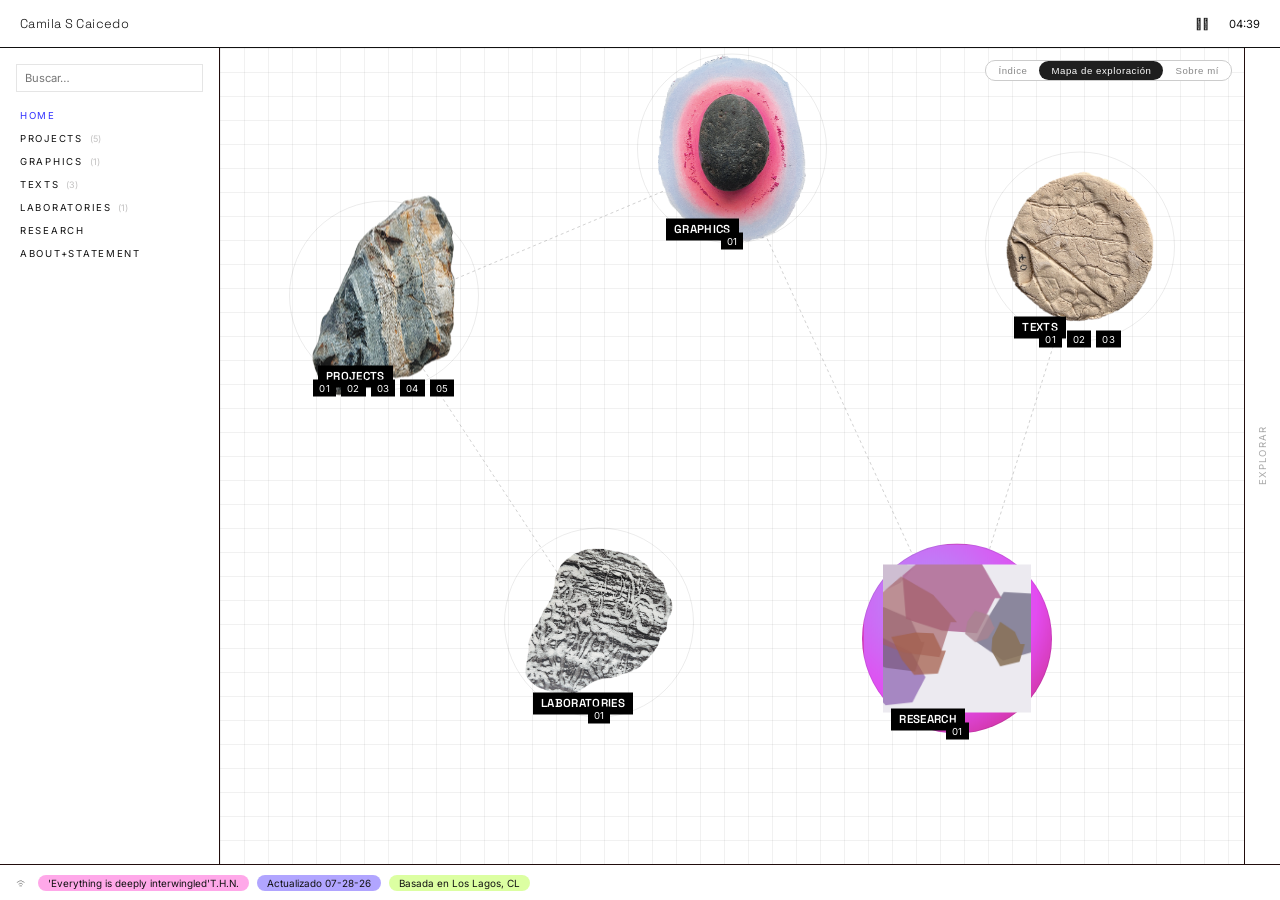
==== index.html @ b893e0b9 "V01" ====
<!DOCTYPE html>
<html lang="es">
<head>
  <meta charset="UTF-8">
  <meta name="viewport" content="width=device-width, initial-scale=1.0">
  <title>Camila S Caicedo - Portfolio </title>
  <link rel="icon" type="image/png" href="Imagen/flaticon.png">
  <link rel="preconnect" href="https://fonts.googleapis.com">
  <link rel="preconnect" href="https://fonts.gstatic.com" crossorigin>
  <link href="https://fonts.googleapis.com/css2?family=Space+Grotesk:wght@400;500;600;700&family=Inter:ital,wght@0,300;0,400;0,500;0,600;1,400&display=swap" rel="stylesheet">
  <link rel="stylesheet" href="style.css">
  <link rel="stylesheet" href="Proyectos/proyectos.css">
</head>
<body>



  <!-- ── TOP BAR ── -------------------------------------------------------------------------------->
  <header id="top-bar">
    <div id="logo" onclick="navigate('home')"> Camila S Caicedo </div>
    <div id="top-right">
      <!-- ✏️ Se eliminó el selector de idioma ES/EN: el sitio
           quedó fijo en español, sin toggle ni funcionalidad
           de traducción (ver i18n.js). -->
      <button id="menu-toggle" data-i18n="menu_toggle" onclick="toggleMobileNav()">Menú</button>
      <span>𓇢𓆸</span>
      <!-- Reloj: siempre en horario de Chile (America/Santiago), ver updateClock() en main.js -->
      <span id="clock">00:00</span>
    </div>
  </header>




  <!-- ── LEFT NAV ── ------------------------------------------------------------------------------->
  <nav id="left-nav">

    <div class="nav-search">
    <!-- Buscador global de la navbar: combina año, día, palabra clave
         y tag en una sola caja (ver initNavSearch() en main.js).
         Ej: "2025 fotografía" filtra por año 2025 Y la palabra fotografía. -->
    <input type="text" id="nav-search-input" data-i18n-placeholder="nav_search_placeholder" placeholder="Buscar…" autocomplete="off">
    <div id="nav-search-results"></div>
    </div>

    <ul>
      
      <!-- ── HOME ── ------------------>
      <li class="nav-section active" id="nav-home">
        <a onclick="navigate('home')" data-i18n="nav_home">— HOME </a>
      </li>



      <!-- ── PROJECTS ── -------------->
      <!-- data-nav-group agrupa esta rama para el acordeón: al abrirla,
           toggleGroup() cierra automáticamente cualquier otra rama abierta -->
      <li class="nav-section" id="nav-proyectos" data-nav-group="nav-proyectos-group">
        <span onclick="toggleGroup('nav-proyectos-group'); navigate('proyectos')"><span data-i18n="nav_projects">— PROJECTS</span>
          <span class="nav-count" id="count-proyectos"></span></span>
        <ul class="nav-children" id="children-nav-proyectos-group">
          <!-- Los proyectos se inyectan automáticamente desde main.js -->
        </ul>
      </li>


      <!-- ✏️ LIMPIEZA: se quitó un bloque de nav oculto (display:none)
           con links muertos a páginas que no existen (residencias,
           ComunnitaryLog, calendario) — funcionalidad basura que
           nunca era visible ni alcanzable. -->

      <!-- ── GRAPHICS ── ----------------->
      <li class="nav-section" id="nav-graphics" data-nav-group="nav-graphics-group">
        <span onclick="toggleGroup('nav-graphics-group'); navigate('graphics')"><span data-i18n="nav_graphics">— GRAPHICS</span>
          <span class="nav-count" id="count-graphics"></span></span>
        <ul class="nav-children" id="children-nav-graphics-group">
          <!-- Los textos se inyectan automáticamente desde main.js -->
        </ul>
      </li>


      <!-- ── TEXTS ── ----------------->
      <li class="nav-section" id="nav-texts" data-nav-group="nav-texts-group">
        <span onclick="toggleGroup('nav-texts-group'); navigate('texts')"><span data-i18n="nav_texts">— Texts</span> <span class="nav-count" id="count-texts"></span></span>
        <ul class="nav-children" id="children-nav-texts-group">
          <!-- Los textos se inyectan automáticamente desde main.js -->
        </ul>
      </li>


      <!-- ── WORKSHOPS ── ----------------->
      <li class="nav-section" id="nav-workshops" data-nav-group="nav-workshops-group">
        <span onclick="toggleGroup('nav-workshops-group'); navigate('workshops')"><span data-i18n="nav_workshops">— LABORATORIES</span> <span class="nav-count" id="count-workshops"></span></span>
        <ul class="nav-children" id="children-nav-workshops-group">
          <!-- Los workshops se inyectan automáticamente desde main.js -->
        </ul>
      </li>


      <!-- ── RESEARCH ── ---------------->
      <!-- Sin hijos emparentados en el nav, tal como pide el spec -->
      <li class="nav-section" id="nav-research">
        <a onclick="navigate('research')" data-i18n="nav_research">— RESEARCH</a>
      </li>


      <!-- ── ABOUT ── ----------------->
      <!-- Sin hijos emparentados en el nav, tal como pide el spec -->
      <li class="nav-section" id="nav-about">
        <a onclick="navigate('about')" data-i18n="nav_about">— ABOUT+STATEMENT </a>
      </li>

    </ul>
  </nav>





  <!-- ── RIGHT NAV ── ------------------------------------------------------------------------------->
  <!-- ✏️ Por ahora, contenido placeholder fijo (mismo texto en todo
       el sitio, no cambia por página/proyecto). El generador de
       gradientes se dejó pendiente. -->
  <aside id="right-nav">
    <span id="right-nav-label">Explorar</span>
  </aside>

  <!-- ── MOBILE OVERLAY ── -->
  <div id="overlay" onclick="closeMobileNav()"></div>

  <main id="main">

    <!-- ── HOME ── ----------------------------------------------->
    <section id="page-home" class="page active">

      <!-- Switch de visualización.
           ✏️ CAMBIO DE COMPORTAMIENTO (único cambio de layout pedido):
           el segundo botón ya NO muestra el grid de proyectos, ahora
           muestra el contenido de About dentro del mismo layout de
           dos columnas (#view-split se reutiliza tal cual, solo cambia
           lo que hay adentro — ver más abajo). -->
      <div class="view-switch" id="view-switch">
        <button class="switch-btn" id="btn-grid" data-i18n="home_view_grid" onclick="setHomeView('grid')">Índice</button>
        <button class="switch-btn active" id="btn-bubbles" data-i18n="home_view_map" onclick="setHomeView('bubbles')">Exploration map</button>
        <button class="switch-btn" id="btn-split" data-i18n="home_view_about" onclick="setHomeView('split')">About</button>
      </div>

      <!-- ── Vista burbujas (principal) ──
           ✏️ CAMBIO: los círculos de texto se reemplazaron por
           composiciones imagen+número+gradiente por categoría
           (#bubble-categories-overlay, generado en JS —
           ver initBubbles() en main.js). El canvas se conserva
           SOLO para la cuadrícula de fondo (_drawGrid()); ya no
           dibuja los círculos ni maneja el hover/click (eso lo
           hace el overlay HTML de arriba, con imágenes <img>
           reales y mejor accesibilidad). -->
      <div id="view-bubbles" class="home-view active">
        <canvas id="bubble-canvas"></canvas>
        <div id="bubble-categories-overlay" class="bubble-categories-overlay"></div>
      </div>

      <!-- ── Vista lista (antes "grid") ──
           ✏️ CAMBIO: pasó de galería de imágenes a lista/índice
           editorial (nombre · categoría · tema · año), una fila
           por cada entrada del sitio (Projects, Graphics, Texts,
           Laboratories, Research) — no incluye About. Ver
           buildHomeList() en main.js. -->
      <div id="view-grid" class="home-view">
        <div class="editorial-list" id="home-grid"></div>
      </div>

      <!-- ── Vista split (secundaria) — AHORA MUESTRA ABOUT ──
           Mismo layout de dos columnas que ya existía (texto | imagen),
           solo se reemplazó el contenido del grid de proyectos por el
           contenido de la página About, para cumplir el requisito de
           que el toggle del home alterne entre burbujas y about. ── -->
      <div id="view-split" class="home-view split-page">
        <div class="split-text">
          <h2 data-i18n="about_title">Bio</h2>
          <p data-i18n="about_bio_p1">I'm Natalia Cabrera media artist, XR designer and filmmaker. My work brings together art, technology and ecology through XR experiences, interactive installations, artificial intelligence and textile art. I explore ways of relating between the human and the non-human by developing projects that combine immersive environments, sensory data, and physical materials. My work has been presented in contexts of art, science, and cinema, including Sundance Film Festival, Venice Biennale, CPH:DOX, Berlin Science Week, the Chilean Biennial of Media Arts, Festival de la Imagen, among others. I'm the co-founder and creative director of Nanai Studio, an interdisciplinary space focused on art, technology, and nature. I currently live between Barcelona, Santiago, and the internet.</p>
          <p data-i18n="about_bio_p2">Ha participado en residencias artísticas en Latinoamérica y Europa.</p>
          <blockquote data-i18n="about_quote">
            Una forma de aprender desde cero a cuidar los propios sueños.
          </blockquote>
        </div>
        <div class="split-image">
          <div class="image-placeholder">
            <svg width="40" height="40" fill="none" stroke="currentColor" stroke-width="1.2" viewBox="0 0 24 24">
              <rect x="3" y="3" width="18" height="18" rx="2"/>
              <circle cx="8.5" cy="8.5" r="1.5"/>
              <path d="M21 15l-5-5L5 21"/>
            </svg>
            <span data-i18n="portrait_label">retrato</span>
          </div>
        </div>
      </div>

    </section>




    <!-- ── PROJECTS ── ----------------------------------------------->
    <!-- ✏️ Pantalla dividida según spec: izquierda = texto explicativo +
         links a las 3 áreas de trabajo (funcionan como filtro sobre el
         mismo grid de la derecha); derecha = grid con TODOS los
         proyectos por defecto, sin filtro aplicado. Los links de área
         llaman a filterCards(categoria) → applyFilter(categoria), el
         mismo mecanismo que ya usaban los chips. -->
    <section id="page-proyectos" class="page split-page">

      <!-- Columna izquierda: texto + tabs por área de trabajo -->
      <div class="split-text proyectos-intro">
        <h2 data-i18n="proyectos_title">Proyectos</h2>
        <p data-i18n="proyectos_intro_text">
          Tres áreas de trabajo atraviesan mi práctica. Cada una agrupa
          proyectos con una pregunta o método en común — selecciona una
          para ver de qué se trata y filtrar la grilla.
        </p>

        <!-- ✏️ CAMBIO: las 3 categorías ahora funcionan como TABS
             (role="tablist"/"tab"), no como botones de filtro sueltos:
             seleccionar una cambia el texto introductorio de abajo
             (#tab-intro) Y filtra la grilla, todo sin salir de la
             sección Projects. data-filter coincide con el campo
             `category` de cada proyecto en main.js. Se reutiliza la
             clase .chip para heredar el estilo visual ya existente. -->
        <div class="filter-chips proyectos-area-links" id="filter-chips" role="tablist" aria-label="Áreas de trabajo">
          <button class="chip active" role="tab" aria-selected="true" data-filter="all" data-i18n="chip_all">Todos</button>
          <button class="chip" role="tab" aria-selected="false" data-filter="invisible-technologies" data-i18n="chip_invisible_tech">Invisible Technologies</button>
          <button class="chip" role="tab" aria-selected="false" data-filter="digital-ecologies" data-i18n="chip_digital_eco">Digital Ecologies</button>
          <button class="chip" role="tab" aria-selected="false" data-filter="social-interfaces-laboratories" data-i18n="chip_social_labs">Social Interfaces</button>
        </div>

        <!-- Explicación conceptual de la tab activa. Contenido fijo
             (no genérico) por categoría — ver TAB_INTROS en main.js.
             role="tabpanel" porque describe el contenido del tab
             seleccionado arriba. -->
        <p class="tab-intro" id="tab-intro" role="tabpanel"></p>

        <div class="search-bar">
          <!-- Buscador combinado: año + día + palabra clave + tag,
               ver _matchesAllTokens() en main.js -->
          <input
            type="text"
            id="search-proyectos"
            class="search-input"
            data-i18n-placeholder="proyectos_search_placeholder"
            placeholder="Buscar por palabra clave… (título, tag, año)"
            autocomplete="off"
          >
        </div>
      </div>

      <!-- Columna derecha: grid con todos los proyectos (sin filtro por defecto) -->
      <div class="proyectos-grid-col">
        <div class="grid" id="grid-proyectos"></div>
      </div>

    </section>




    <!-- ══════════════════════════════════════════════════
         PÁGINA DINÁMICA DE PROYECTO INDIVIDUAL
         ────────────────────────────────────────────────
         Esta sección recibe el contenido mediante fetch
         desde main.js → openProject(). No editar.
    ═══════════════════════════════════════════════════ -->
    <section id="page-proyecto" class="page project-page-inline">
      <!-- El contenido se inyecta dinámicamente -->
    </section>

    <!-- ── TEXTS ── ----------------------------------------------->
    <section id="page-texts" class="page">
      <div class="content-block">
        <h2 data-i18n="texts_title">Texts</h2>
        <p data-i18n="texts_intro">Próximas exposiciones, residencias y eventos.</p>
        <!-- ✏️ Antes esta lista estaba escrita a mano y duplicaba (con
             riesgo de desincronizarse) los mismos 3 textos que ya viven
             en el array `texts` de main.js y alimentan el nav lateral.
             Ahora se genera desde ese mismo array — ver renderTextsList()
             en main.js — así hay una sola fuente de verdad. -->
        <ul id="texts-list" class="content-list"></ul>
      </div>
    </section>



     <!-- ── R E S E A R C H  ── ----------------------------------------------->
    <section id="page-research" class="page">
      <div class="content-block">
        <h2 data-i18n="research_title">Research</h2>
        <!-- Lista de research agrupada por año, cada ítem abre en pestaña
             nueva (ver renderResearchList() en main.js). Si el array
             `researchItems` está vacío, se muestra el mensaje de
             "en construcción" en su lugar. -->
        <div id="research-list"></div>
      </div>
    </section>



     <!-- ── WORKSHOPS ── ----------------------------------------------->
    <section id="page-workshops" class="page">
      <div class="content-block">
        <h2 data-i18n="workshops_title">Workshops</h2>
        <p data-i18n="under_construction">Under construction</p>
      </div>
    </section>



        <!-- ── ABOUT ── ----------------------------------------------->
    <section id="page-about" class="page split-page">
      <div class="split-text">
        <h2 data-i18n="about_title">Bio</h2>
        <p data-i18n="about_bio_p1">I'm Natalia Cabrera media artist, XR designer and filmmaker. My work brings together art, technology and ecology through XR experiences, interactive installations, artificial intelligence and textile art. I explore ways of relating between the human and the non-human by developing projects that combine immersive environments, sensory data, and physical materials. My work has been presented in contexts of art, science, and cinema, including Sundance Film Festival, Venice Biennale, CPH:DOX, Berlin Science Week, the Chilean Biennial of Media Arts, Festival de la Imagen, among others. I'm the co-founder and creative director of Nanai Studio, an interdisciplinary space focused on art, technology, and nature. I currently live between Barcelona, Santiago, and the internet.</p>
        <p data-i18n="about_cv_link">You can check my CV here</p>
        <p data-i18n="about_bio_p2">Ha participado en residencias artísticas en Latinoamérica y Europa.</p>
        <blockquote data-i18n="about_quote">
          Una forma de aprender desde cero a cuidar los propios sueños.
        </blockquote>
      </div>
      <div class="split-image">
        <div class="image-placeholder">
          <svg width="40" height="40" fill="none" stroke="currentColor" stroke-width="1.2" viewBox="0 0 24 24">
            <rect x="3" y="3" width="18" height="18" rx="2"/>
            <circle cx="8.5" cy="8.5" r="1.5"/>
            <path d="M21 15l-5-5L5 21"/>
          </svg>
          <span data-i18n="portrait_label">retrato</span>
        </div>
      </div>
    </section>

  </main>

  <footer id="bottom-bar">
    <div class="ticker-track">
      <span class="muted">ᯤ</span>
   
      <span class="pill" style="background:#ffa8e9">'Everything is deeply interwingled'T.H.N.</span>
      <span class="pill" style="background:#b1a5ff" data-i18n="footer_updated">Updated 07-28-26</span>
      <span class="pill" style="background:#dcffa2" data-i18n="footer_location">Based in Los Lagos, CL</span>

    </div>
  </footer>

  <!-- i18n.js debe cargar ANTES que main.js: main.js usa t() al
       construir el nav y las cards dinámicamente. -->
  <script src="i18n.js"></script>
  <script src="main.js"></script>
  <!-- contrast.js: detector automático de contraste (transversal
       a todo el sitio). Debe cargar después de main.js porque
       se apoya en las cards/nav/grid que main.js genera. -->
  <script src="contrast.js"></script>


</body>
</html>
---- style.css ----
/* ── VARIABLES ── */
:root {
  --black: #111;
  --white: #ffffff;
  --nav-w: 220px;
  --top-h: 48px;
  --bot-h: 36px;
  /* ✏️ Tipografía: se cambió el monospace único por un par de sans-serif
     geométricos, más cercanos a una identidad de galería contemporánea
     (tipo Apple / Futura):
       --font-serif → titulares, logo, nombres de proyecto (Space Grotesk:
                       geométrico, con carácter, para momentos de mayor peso)
       --font-mono  → chrome de UI: nav, botones, meta, pills, buscador
                       (Inter: neutro y muy legible en tamaños chicos;
                       el nombre de la variable se conserva para no romper
                       el resto del CSS que ya la usa en decenas de reglas)
     El letter-spacing ya existente en nav/pills/mono queda igual: sobre
     un sans-serif geométrico logra ese aire de etiqueta de sala minimal. */
  --font-serif: 'Space Grotesk', 'Helvetica Neue', Arial, sans-serif;
  --font-mono: 'Inter', 'Helvetica Neue', Arial, sans-serif;
  --line: rgba(0,0,0,0.1);
  /* ✏️ Color del stroke/borde de las barras del shell (top-bar,
     left-nav, right-nav, bottom-bar) Y de los campos de búsqueda.
     Antes cada uno tenía su propio hex suelto (#152d1b, #ccc) — ahora
     todos apuntan acá, así que cambiar este único valor los actualiza
     a todos de una vez. */
  --stroke: #210d0d;
  --stroke-input: #ccc;
}

*, *::before, *::after { box-sizing: border-box; margin: 0; padding: 0; }

html, body {
  height: 100%;
  background: var(--white);
  color: var(--black);
  /* Cuerpo de texto en Inter (--font-mono): los titulares que necesitan
     el acento geométrico de Space Grotesk lo declaran explícitamente
     en su propio selector (h1, h2, h3, #logo, etc.) */
  font-family: var(--font-mono);
  overflow: hidden;
}


/* ════════════════════════════════
   LAYOUT FIJO
════════════════════════════════ */

/* TOP BAR */
#top-bar {
  position: fixed;
  top: 0; left: 0; right: 0;
  height: var(--top-h);
  background: var(--white);
  border-bottom: 1px solid var(--black);
  display: flex;
  align-items: center;
  justify-content: space-between;
  padding: 0 20px;
  z-index: 100;
}

#logo {
  font-family: var(--font-serif);
  font-style: normal;
  font-size: 0.8rem;
  font-weight: 300;
  letter-spacing: 0.03em;
  cursor: pointer;
}

#top-right {
  display: flex;
  align-items: center;
  gap: 20px;
  font-family: var(--font-mono);
  font-size: 0.7rem;
  letter-spacing: 0.0em;
}

#menu-toggle {
  display: none;
  font-family: var(--font-mono);
  font-size: 0.8rem;
  background: none;
  border: none;
  cursor: pointer;
  text-transform: uppercase;
  
  color: var(--black);
}

/* LEFT NAV */
#left-nav {
  position: fixed;
  top: var(--top-h);
  left: 0;
  bottom: var(--bot-h);
  width: var(--nav-w);
  border-right: 1px solid var(--stroke);
  background: var(--white);
  overflow-y: auto;
  z-index: 90;
  padding: 16px 0;
}

#left-nav ul { list-style: none; }

/* Secciones principales */
.nav-section > a,
.nav-section > span {
  display: block;
  padding: 6px 20px;
  font-family: var(--font-mono);
  font-size: 0.6rem;
  letter-spacing: 0.18em;
  text-decoration: none;
  color: var(--black);
  cursor: pointer;
  transition: color 0.15s;
}
.nav-section > a:hover,
.nav-section > span:hover { color: #12ff12; }
.nav-section.active > a,
.nav-section.active > span { color: #3434ff; }

/* Contador de items (proyectos / textos / workshops) */
.nav-count {
  color: #c2c1c1;
  font-size: 0.56rem;
  letter-spacing: 0;
  margin-left: 2px;
}

/* Hijos colapsables del nav: cerrados por defecto,
   se muestran al agregar la clase .open (ver toggleGroup() en main.js) */
.nav-children { display: none; padding: 0; }
.nav-children.open { display: block; }


/* Ramas tipo árbol */
/* ─────────────────────────────
   Ramas tipo árbol
   ──────────────────────────────
   La línea vertical del "tronco" se dibuja UNA sola vez por
   lista (en .nav-children), no una por ítem. Así queda
   continua sin importar cuántas líneas ocupe cada título,
   en vez de segmentos sueltos que se ven cortados.
───────────────────────────── */

.nav-children {
  position: relative;
}

.nav-children::before {
  content: '';
  position: absolute;
  left: 16px;
  top: 0;
  bottom: 10px;
  width: 1px;
  background: #cecdcd;
}

.nav-branch {
  position: relative;
  padding-left: 29px;
}

/* Link */
.nav-branch a {
  position: relative;
  display: flex;
  flex-direction: column;
  gap: 2px;
  padding: 4px 8px;
  font-family: var(--font-mono);
  font-size: 0.60rem;
  color: #505050;
  text-decoration: none;
  transition: color 0.15s;
}

.nav-branch-title {
  line-height: 1.50;
}

.nav-tags {
  display: flex;
  flex-wrap: wrap;
  gap: 4px;
}

.nav-tag {
  display: inline-block;
  font-family: var(--font-mono);
  font-size: 0.52rem;
  letter-spacing: 0.02em;
  padding: 1px 4px;
  border-radius: 10px;
  line-height: 1.5;
}

.nav-tag-year {
  background: transparent;
  border: 1px solid #eae8e8;
  color: #999;
}

.nav-tag-cat {
  background: #f7f7f7;
  color: #c7c7c7;
}

/* Línea horizontal */
.nav-branch a::before {
  content: '';
  position: absolute;
  left: -12px;
  top: 13px;
  width: 10px;
  height: 1px;
  background: #ccc;
}

.nav-branch a:hover {
  color: #3535c8;
}

/* RIGHT NAV */
#right-nav {
  position: fixed;
  top: var(--top-h);
  right: 0;
  bottom: var(--bot-h);
  width: 36px;
  border-left: 1px solid var(--stroke);
  background: var(--white);
  z-index: 90;
  display: flex;
  align-items: center;
  justify-content: center;
}

/* ✏️ Placeholder fijo: mismo texto en toda la aplicación
   (no cambia por sección ni por proyecto activo). */
#right-nav-label {
  writing-mode: vertical-rl;
  font-family: var(--font-mono);
  font-size: 0.6rem;
  letter-spacing: 0.12em;
  text-transform: uppercase;
  color: #aaa;
  transform: rotate(180deg);
}

/* BOTTOM BAR */
#bottom-bar {
  position: fixed;
  bottom: 0; left: 0; right: 0;
  height: var(--bot-h);
  background: var(--white);
  border-top: 1px solid var(--stroke);
  display: flex;
  align-items: center;
  padding: 0 16px;
  gap: 10px;
  z-index: 100;
  font-family: var(--font-mono);
  font-size: 0.50rem;
  overflow: hidden;
}

/* MAIN */
#main {
  position: fixed;
  top: var(--top-h);
  left: var(--nav-w);
  right: 36px;
  bottom: var(--bot-h);
  height: calc(100vh - var(--top-h) - var(--bot-h));
  overflow-y: auto;
  overflow-x: hidden;
  background: var(--white);
}

/* OVERLAY MÓVIL */
#overlay {
  display: none;
  position: fixed;
  inset: 0;
  background: rgba(0,0,0,0.25);
  z-index: 150;
}
#overlay.active { display: block; }


/* ════════════════════════════════
   TRANSICIONES DE PÁGINA
   ────────────────────────────────
   page-enter: la página nueva aparece suavemente
   page-exit:  la página vieja sale hacia arriba
════════════════════════════════ */
@keyframes pageEnter {
  from { opacity: 0; transform: translateY(10px); }
  to   { opacity: 1; transform: translateY(0); }
}

@keyframes pageExit {
  from { opacity: 1; transform: translateY(0); }
  to   { opacity: 0; transform: translateY(-8px); }
}

.page-enter {
  animation: pageEnter 0.35s ease forwards;
}

.page-exit {
  animation: pageExit 0.18s ease forwards;
  pointer-events: none;
}


/* ════════════════════════════════
   PÁGINAS
════════════════════════════════ */
.page { display: none; width: 100%; min-height: 100%; }
.page.active { display: block; }

/* Páginas con layout de dos columnas (home, about) */
.split-page { display: none; }
.split-page.active {
  display: flex;
  min-height: 100%;
}

/* Home ocupa exactamente el área de #main para que los hijos
   con position:absolute se anclen correctamente */
#page-home {
  position: relative;
  height: 100%;
  min-height: unset;
  overflow: hidden;
}

.split-text {
  flex: 1 1 50%;
  padding: 48px 40px;
  border-right: 1px solid var(--black);
  overflow-y: auto;
}

.split-text h2 {
  font-family: var(--font-serif);
  font-size: 2rem;
  font-weight: 500;
  line-height: 1.1;
  margin-bottom: 16px;
}

.split-text p {
  font-size: 0.72rem;
  line-height: 1.75;
  max-width: 480px;
  margin-bottom: 16px;
  color: #222;
}

.split-text blockquote {
  font-style: italic;
  color: #3535c8;
  font-size: 0.7rem;
  line-height: 1.7;
  border-left: 2px solid #f5c842;
  padding-left: 16px;
  margin-top: 28px;
  max-width: 480px;
}

.tag-row {
  display: flex;
  flex-wrap: wrap;
  gap: 8px;
  margin-top: 36px;
}

.split-image {
  flex: 1 1 50%;
  position: relative;
  overflow: hidden;
  min-height: 400px;
}

.image-placeholder {
  width: 100%;
  height: 100%;
  display: flex;
  flex-direction: column;
  align-items: center;
  justify-content: center;
  background: #fffdf9;
  font-family: var(--font-mono);
  font-size: 0.75rem;
  color: #999;
  text-transform: uppercase;
  letter-spacing: 0.1em;
  gap: 12px;
}

/* Para poner imagen real: agrega <img> dentro de .split-image
   y elimina el .image-placeholder */
.split-image img {
  width: 100%;
  height: 100%;
  object-fit: cover;
  display: block;
}

/* Páginas de contenido simple */
.content-block {
  padding: 48px;
  max-width: 720px;
}

.content-block h2 {
  font-family: var(--font-serif);
  font-style: normal;
  font-size: 2rem;
  font-weight: 500;
  margin-bottom: 16px;
}

.content-block p {
  font-size: 1rem;
  line-height: 0.72;
  color: #222;
  margin-bottom: 14px;
}

/* Lista de Research agrupada por año (ver renderResearchList en main.js) */
.research-year-heading {
  font-family: var(--font-mono);
  font-size: 0.65rem;
  letter-spacing: 0.1em;
  text-transform: uppercase;
  color: #aaa;
  margin: 20px 0 6px;
}
.research-year-group ul { list-style: none; }
.research-year-group li { padding: 3px 0; }
.research-year-group a {
  font-family: var(--font-mono);
  font-size: 0.75rem;
  color: #222;
  text-decoration: none;
  border-bottom: 1px solid transparent;
}
.research-year-group a:hover { color: #3535c8; border-color: #3535c8; }

.content-block li {
  font-family: var(--font-mono);
  font-size: 0.72rem;
  letter-spacing: 0.04em;
  padding: 4px 0;
  color: #444;
  list-style: none;
}

/* Cabecera de páginas con grid */
.page-header {
  flex: 1 1 50%;
  padding: 48px 40px;
  border-right: 1px solid var(--black);
  overflow-y: auto;
}

.page-header h2 {
  font-family: var(--font-serif);
  font-size: 2rem;
  font-weight: 500;
  line-height: 1.1;
  margin-bottom: 16px;
  }

/* Grid de tarjetas */
.grid {
  display: grid;
  grid-template-columns: repeat(auto-fill, minmax(260px, 1fr));
}

/* ════════════════════════════════
   TARJETAS (CARDS)
════════════════════════════════ */
.card {
  border-right: 1px solid var(--black);
  border-bottom: 1px solid var(--black);
  transition: background 0.2s;
  position: relative;
  display: flex;
  flex-direction: column;
}

.card:hover { background: #f4f4f4; }

/* ── Placeholder sin imagen ── */
.card-thumb {
  width: 100%;
  height: 200px;
  background: #e8e4dd;
  display: flex;
  flex-direction: column;
  align-items: center;
  justify-content: center;
  font-family: var(--font-mono);
  font-size: 0.65rem;
  color: #bbb;
  text-transform: uppercase;
  letter-spacing: 0.08em;
  gap: 10px;
  flex-shrink: 0;
}

/* ── Slider de imágenes ── */
.card-slider {
  position: relative;
  width: 100%;
  height: 200px;
  overflow: hidden;
  flex-shrink: 0;
  background: #e8e4dd;
}

.slider-track {
  display: flex;
  height: 100%;
  transition: transform 0.4s cubic-bezier(0.4, 0, 0.2, 1);
  will-change: transform;
}

.slide {
  min-width: 100%;
  height: 100%;
  flex-shrink: 0;
}

.slide img {
  width: 100%;
  height: 100%;
  object-fit: cover;
  display: block;
}

/* Botones prev/next del slider */
.slider-prev,
.slider-next {
  position: absolute;
  top: 50%;
  transform: translateY(-50%);
  background: rgba(247, 244, 239, 0.85);
  border: 1px solid rgba(17, 17, 17, 0.15);
  width: 30px;
  height: 30px;
  display: flex;
  align-items: center;
  justify-content: center;
  font-size: 1.1rem;
  cursor: pointer;
  z-index: 5;
  opacity: 0;
  transition: opacity 0.2s;
  color: var(--black);
  line-height: 1;
  padding: 0;
}

.card-slider:hover .slider-prev,
.card-slider:hover .slider-next { opacity: 1; }

.slider-prev { left: 6px; }
.slider-next { right: 6px; }

/* Dots */
.slider-dots {
  position: absolute;
  bottom: 8px;
  left: 50%;
  transform: translateX(-50%);
  display: flex;
  gap: 5px;
  z-index: 5;
}

.dot {
  width: 5px;
  height: 5px;
  border-radius: 50%;
  background: rgba(255,255,255,0.5);
  cursor: pointer;
  transition: background 0.2s, transform 0.2s;
}

.dot.active {
  background: #fff;
  transform: scale(1.3);
}

/* ── Cuerpo de la card ── */
.card-body {
  padding: 0px 10px 10px 10px;
  flex: 1;
  display: flex;
  flex-direction: column;
  gap: 4px;
}

.card-body h3 {
  font-family: var(--font-serif);
  font-size: 0.8rem;
  font-weight: 500;
  line-height: 1.35;
}

.card-body p {
  font-size: 0.7rem;
  line-height: 1.6;
  color: #555;
}

.card-link-hint {
  font-family: var(--font-mono);
  font-size: 0.6rem;
  color: #3535c8;
  letter-spacing: 0.04em;
  margin-top: auto;
  opacity: 0;
  transition: opacity 0.2s;
}

.card:hover .card-link-hint { opacity: 1; }

.card-year {
  position: absolute;
  bottom: 12px;
  right: 16px;
  font-family: var(--font-mono);
  font-size: 0.6rem;
  color: #aaa;
}


/* ════════════════════════════════
   PROJECTS — pantalla dividida
   (texto + links de área | grid completo)
════════════════════════════════ */
.proyectos-intro p { margin-bottom: 20px; }

/* Los links de área reutilizan el estilo .chip, pero en columna
   y con más espacio de lectura ya que viven junto al texto */
.proyectos-area-links {
  flex-direction: column;
  align-items: flex-start;
  gap: 8px;
  margin-bottom: 28px;
}
.filter-chips.proyectos-area-links {
  /* Compound selector para asegurar prioridad sobre la regla
     genérica .filter-chips (definida más abajo en este archivo),
     sin importar el orden de aparición en el CSS. */
  flex-direction: column;
  align-items: flex-start;
}
.proyectos-area-links .chip {
  width: 100%;
  text-align: left;
  padding: 8px 14px;
}

/* Explicación conceptual de la tab activa (ver TAB_INTROS en
   main.js). Un poco más chica y atenuada que el párrafo
   introductorio general, para distinguirla como texto que
   cambia dinámicamente al seleccionar una tab. */
.tab-intro {
  font-size: 0.82rem;
  line-height: 1.5;
  color: #555;
  margin-bottom: 28px;
  min-height: 3.6em;
}

.proyectos-grid-col {
  flex: 1 1 50%;
  overflow-y: auto;
}
.proyectos-grid-col .grid {
  grid-template-columns: repeat(auto-fill, minmax(240px, 1fr));
}

@media (max-width: 768px) {
  .filter-chips.proyectos-area-links { flex-direction: row; flex-wrap: wrap; }
  .proyectos-area-links .chip { width: auto; text-align: center; }
}


/* ════════════════════════════════
   BUSCADOR (página Proyectos)
════════════════════════════════ */
.search-bar {
  margin: 10px 0 12px;
}

.search-input {
  width: 100%;
  max-width: 360px;
  padding: 7px 12px;
  border: 1px solid var(--stroke-input);
  border-radius: 2px;
  background: transparent;
  font-family: var(--font-mono);
  font-size: 0.68rem;
  letter-spacing: 0.02em;
  color: var(--black);
  outline: none;
  transition: border-color 0.15s;
}

.search-input::placeholder { color: #aaa; }

.search-input:focus { border-color: #1aff6e; }


/* ════════════════════════════════
   CHIPS DE FILTRO (página Proyectos)
════════════════════════════════ */
.filter-chips {
  display: flex;
  flex-wrap: wrap;
  gap: 6px;
  padding-bottom: 2px;
}

.chip {
  display: inline-block;
  padding: 3px 12px;
  border-radius: 2px;
  border: 1px solid var(--stroke-input);
  background: transparent;
  font-family: var(--font-mono);
  font-size: 0.62rem;
  letter-spacing: 0.04em;
  color: #555;
  cursor: pointer;
  transition: background 0.15s, color 0.15s, border-color 0.15s;
}

.chip:hover {
  border-color: #1aff6e;
  color: #1aff6e;
}

.chip.active {
  background: #111;
  border-color: #111;
  color: #fff;
}

@media (max-width: 768px) {
  .page-header { flex-direction: column; gap: 12px; }
}

/* ════════════════════════════════
   UTILIDADES
════════════════════════════════ */
.pill {
  display: inline-block;
  padding: 2px 10px;
  border-radius: 20px;
  font-family: var(--font-mono);
  font-size: 0.62rem;
}

.muted  { color: #888; font-size: 0.85rem; }
.mono   { font-family: var(--font-mono); }


/* ════════════════════════════════
   RESPONSIVE — MÓVIL
════════════════════════════════ */
@media (max-width: 768px) {
  #left-nav {
    left: -260px;
    width: 260px;
    transition: left 0.3s ease;
    z-index: 200;
  }
  #left-nav.open { left: 0; }

  #right-nav { display: none; }

  #main { left: 0; right: 0; }

  #menu-toggle { display: block; }

  .split-page.active { flex-direction: column; }
  .split-text {
    padding: 28px 24px;
    border-right: none;
    border-bottom: 1px solid var(--black);
    height: auto;
    overflow-y: visible;
  }
  .split-image { min-height: 260px; flex: 0 0 260px; }
  .split-projects {
    height: auto;
    overflow-y: visible;
    min-height: 300px;
  }

  /* Columna del grid en Projects: en mobile fluye con el resto de la
     página (una sola columna scrolleable) en vez de tener su propio
     scroll interno de 50% de ancho. */
  .proyectos-grid-col {
    height: auto;
    overflow-y: visible;
    min-height: 300px;
  }

  .content-block { padding: 28px 24px; }
  .page-header { padding: 20px 20px 14px; }
}
/* ── HOME: contenedor principal (ver regla #page-home arriba) ── */

/* ── Vistas del home ── */
.home-view {
  position: absolute;
  inset: 0;
  opacity: 0;
  pointer-events: none;
  transition: opacity 0.45s ease;
}

.home-view.active {
  opacity: 1;
  pointer-events: all;
}

/* ── Vista split dentro de home-view ── */
#view-split {
  display: flex;
  min-height: 100%;
}

#view-split .split-text {
  overflow-y: auto;
  height: 100%;
  scrollbar-width: none;
}
#view-split .split-text::-webkit-scrollbar { display: none; }

.split-projects {
  flex: 1 1 50%;
  overflow-y: auto;
  height: 100%;
  scrollbar-width: none;
}
.split-projects::-webkit-scrollbar { display: none; }

.split-projects .grid {
  grid-template-columns: repeat(auto-fill, minmax(220px, 1fr));
}

/* ── Vista Exploration Map ──
   ✏️ CAMBIO: los círculos-texto dibujados en canvas se
   reemplazaron por un overlay HTML real: por cada categoría,
   imagen → label → números de hijos → gradiente. El canvas
   (#bubble-canvas) se conserva SOLO para la cuadrícula de
   fondo — ver _drawGrid() en main.js. */
#view-bubbles {
  background: #ffffff;
}

#bubble-canvas {
  position: absolute;
  inset: 0;
  width: 100%;
  height: 100%;
  display: block;
}

.bubble-categories-overlay {
  position: absolute;
  inset: 0;
  width: 100%;
  height: 100%;
  overflow: hidden;
}

/* Cada categoría: bloque posicionado (rx/ry, seteado inline
   desde JS) que agrupa gradiente+imagen + label + números, en
   columna y centrado — composición vertical pedida: Categoría
   → Imagen (con el gradiente detrás) → Números de hijos. Sin
   inclinación: todo alineado recto (sin rotate). */
.category-block {
  position: absolute;
  z-index: 1;
  display: flex;
  flex-direction: column;
  align-items: center;
  gap: 10px;
  transform: translate(-50%, -50%);
  width: 168px;
}

/* Apila el gradiente y la imagen en el mismo lugar: el
   gradiente queda DETRÁS (z-index menor) y más grande, así
   asoma como un halo alrededor del recuadro de la imagen. */
.category-tile-stack {
  position: relative;
  width: 148px;
  height: 148px;
  display: flex;
  align-items: center;
  justify-content: center;
}

/* ✏️ Sin recuadro: la imagen PNG queda "suelta" sobre el
   gradiente, sin borde, sombra ni fondo de caja. Si el PNG
   tiene transparencia, el gradiente de atrás se ve a través. */
.category-tile-wrap {
  position: relative;
  z-index: 1;
  width: 200px;
  height: 200px;
}
.category-tile-wrap.is-link { cursor: pointer; }
.category-tile-wrap.bubble-no-link { cursor: default; }

.category-tile {
  width: 100%;
  height: 100%;
  object-fit: contain;
  display: block;
  transition: transform 0.4s ease;
}
.category-tile-wrap.is-link:hover .category-tile { transform: scale(1.05); }

/* Label de categoría — fondo negro para legibilidad, integrado
   sobre la imagen (pedido explícito del spec). */
.category-label {
  position: absolute;
  left: 8px;
  bottom: 8px;
  max-width: calc(100% - 16px);
  background: #000;
  color: #fff;
  font-family: var(--font-serif);
  font-size: 0.72rem;
  font-weight: 600;
  letter-spacing: 0.03em;
  text-transform: uppercase;
  padding: 4px 8px;
  line-height: 1.2;
}

/* Números de los hijos de la categoría — mismo tratamiento de
   fondo negro que el label, para que nunca se pierdan sobre la
   cuadrícula o los gradientes vecinos. */
.category-numbers {
  position: relative;
  z-index: 1;
  display: flex;
  flex-wrap: wrap;
  justify-content: center;
  gap: 5px;
  max-width: 168px;
}

.category-number {
  background: #000;
  color: #fff;
  font-family: var(--font-mono);
  font-size: 0.6rem;
  letter-spacing: 0.03em;
  border: none;
  padding: 3px 6px;
  cursor: pointer;
  transition: background 0.15s ease;
}
.category-number:hover { background: #3535c8; }

/* Halo de gradiente detrás de la imagen — mismo centro, más
   grande, sin interacción. */
.category-gradient {
  position: absolute;
  z-index: 0;
  top: 50%;
  left: 50%;
  width: 190px;
  height: 190px;
  border-radius: 50%;
  transform: translate(-50%, -50%);
  border: 1.5px solid rgba(0, 0, 0, 0.08);
}

/* Líneas que interconectan las categorías entre sí — debajo de
   los bloques (imagen/label/números van siempre por encima). */
.category-connections {
  position: absolute;
  inset: 0;
  width: 100%;
  height: 100%;
  z-index: 0;
  overflow: visible;
}
.category-connections line {
  stroke: #000;
  stroke-width: 0.5;
  stroke-dasharray: 3 3;
  opacity: 0.35;
}

@media (max-width: 900px) {
  .category-block { width: 140px; }
  .category-tile-stack,
  .category-tile-wrap { width: 120px; height: 120px; }
  .category-gradient { width: 155px; height: 155px; }
}

/* Mobile: columna estática apilada (ya no absolute/rx-ry) —
   prioriza legibilidad por sobre mantener la posición exacta
   de desktop, tal como pide el spec, sin volverse una
   cuadrícula convencional (sigue siendo una lista suelta, no
   una tabla de columnas). Sin líneas de conexión: no hay
   posiciones absolutas de las que trazarlas. */
.bubble-categories-overlay.is-mobile {
  position: static;
  overflow-y: auto;
  height: 100%;
  display: flex;
  flex-direction: column;
  align-items: center;
  gap: 28px;
  padding: 28px 16px;
  box-sizing: border-box;
}
.bubble-categories-overlay.is-mobile .category-block {
  position: static;
  transform: none;
}

/* ── Switch de vista ── */
.view-switch {
  position: absolute;
  top: 12px;
  right: 12px;
  z-index: 30;
  display: none;
  align-items: center;
  background: var(--white);
  border: 1px solid var(--stroke-input);
  border-radius: 10px;
  overflow: hidden;
  font-family: var(--font-mono);
}

#page-home.active .view-switch {
  display: flex;
}

.switch-btn {
  padding: 4px 12px;
  font-size: 0.6rem;
  background: none;
  border: none;
  border-radius: 10px;
  cursor: pointer;
  color: #888;
  letter-spacing: 0.06em;
  transition: background 0.2s, color 0.2s;
}

.switch-btn.active {
  background: #1f1f1f;
  color: #fff;
}

/* ── TICKER / MARQUEE ── */
#bottom-bar {
  overflow: hidden;
}

.ticker-track {
  display: flex;
  gap: 8px;
  white-space: nowrap;
  animation: ticker 50s linear infinite;
  align-items: center;
  padding: 4px 0;
}

@keyframes ticker {
  from { transform: translateX(100vw); }
  to   { transform: translateX(-100%); }
}


/* ════════════════════════════════
   PÁGINA DE PROYECTO INLINE
   (cargada dinámicamente vía fetch)
════════════════════════════════ */
#page-proyecto {
  overflow: hidden !important;
  display: none;
  flex-direction: column;
}

#page-proyecto.active {
  display: flex;
}

/* El .project-split hereda los estilos de proyectos.css
   que ya se carga en el <head> del index.html */
#page-proyecto .project-split {
  flex: 1;
  height: 100%;
  overflow: hidden;
}

/* ── Fix: scroll independiente en columnas de proyecto inline ── */
#page-proyecto {
  height: calc(100vh - var(--top-h) - var(--bot-h));
}

#page-proyecto .project-split {
  display: flex;
  height: 100%;
  overflow: hidden;
}

#page-proyecto .project-col-text,
#page-proyecto .project-col-images {
  height: 100%;
  overflow-y: auto;
}

/* ── Mobile: deshace el layout de columnas fijas ── */
@media (max-width: 768px) {
  #page-proyecto {
    height: auto !important;
    overflow: visible !important;
    overflow-y: auto !important;
    min-height: calc(100vh - var(--top-h) - var(--bot-h));
  }

  #page-proyecto .project-split {
    display: block !important;
    height: auto !important;
    overflow: visible !important;
  }

  #page-proyecto .project-col-text,
  #page-proyecto .project-col-images {
    height: auto !important;
    overflow-y: visible !important;
    overflow: visible !important;
    width: 100%;
    display: block;
  }

  #page-proyecto .project-col-images {
    min-height: unset;
  }

  #page-proyecto .project-img-block img {
    width: 100%;
    height: auto !important;
    max-height: unset !important;
    object-fit: contain;
    display: block;
  }

  #page-proyecto .project-img-block {
    min-height: unset !important;
    padding: 16px;
  }
}

/* Para que el texto principal quede encima */
.split-text > * {
  position: relative;
  z-index: 2;
}



/* Buscador  */
.nav-search { position: relative; padding: 0 16px 12px; }
.nav-search input {
  width: 100%;
  font-family: var(--font-mono);
  font-size: 0.7rem;
  padding: 6px 8px;
  border: 1px solid var(--line);
  background: transparent;
}
#nav-search-results {
  display: none;
  position: absolute;
  top: 100%; left: 16px; right: 16px;
  background: var(--white);
  border: 1px solid var(--line);
  z-index: 20;
  max-height: 200px;
  overflow-y: auto;
}
#nav-search-results.open { display: block; }
.nav-search-item {
  padding: 6px 10px;
  font-family: var(--font-mono);
  font-size: 0.65rem;
  cursor: pointer;
}
.nav-search-item:hover { background: #f0f0f0; }
.nav-search-empty { color: #aaa; cursor: default; }
.nav-search-empty:hover { background: none; }


/* ════════════════════════════════════════════════════════
   SELECTOR DE IDIOMA (ES/EN)
   ────────────────────────────────────────────────────────
   Botón simple en el top-bar. El texto lo actualiza
   setLanguage() en i18n.js (muestra el idioma AL QUE SE
   puede cambiar).
════════════════════════════════════════════════════════ */
#lang-toggle {
  font-family: var(--font-mono);
  font-size: 0.62rem;
  letter-spacing: 0.08em;
  background: none;
  border: 1px solid var(--black);
  border-radius: 2px;
  padding: 2px 8px;
  cursor: pointer;
  color: var(--black);
  transition: background 0.15s, color 0.15s;
}
#lang-toggle:hover { background: var(--black); color: var(--white); }


/* ════════════════════════════════════════════════════════
   SCROLLBARS INVISIBLES (requisito transversal del sitio)
   ────────────────────────────────────────────────────────
   Oculta la barra de scroll visualmente en todos los
   contenedores que scrollean, manteniendo el scroll
   funcional (rueda, touch, teclado) en Chrome/Edge/Safari
   (::-webkit-scrollbar) y Firefox (scrollbar-width).
   Los contenedores de columnas de proyecto (.project-col-text/
   .project-col-images) ya tenían esto en proyectos.css; acá
   cubrimos el resto del layout: nav lateral, contenedor
   principal, columnas de texto de páginas split, resultados
   del buscador y el header de la grilla de Proyectos.
════════════════════════════════════════════════════════ */
#left-nav,
#main,
.split-text,
.page-header,
#nav-search-results {
  scrollbar-width: none;      /* Firefox */
  -ms-overflow-style: none;   /* Edge legacy */
}
#left-nav::-webkit-scrollbar,
#main::-webkit-scrollbar,
.split-text::-webkit-scrollbar,
.page-header::-webkit-scrollbar,
#nav-search-results::-webkit-scrollbar {
  display: none;               /* Chrome / Safari / Edge Chromium */
  width: 0;
  height: 0;
}

/* ════════════════════════════════════════════════════════
   CONTRASTE AUTOMÁTICO (requisito transversal del sitio)
   ────────────────────────────────────────────────────────
   contrast.js agrega esta clase cuando detecta texto con
   contraste insuficiente sobre un fondo oscuro. Solo cambia
   el color del texto — nada más del componente se toca.
════════════════════════════════════════════════════════ */
.cw-inverted {
  color: #ffffff !important;
}


/* ════════════════════════════════════════════════════════
   CONTENIDO BILINGÜE INLINE (.i18n-es / .i18n-en)
   ────────────────────────────────────────────────────────
   Para páginas de proyecto que ya traen el texto redactado
   en los dos idiomas (en vez de depender de data-i18n),
   se envuelve cada versión en un bloque con esta clase y el
   idioma activo (html[lang]) decide cuál se muestra. Como
   setLanguage() en i18n.js ya hace
   document.documentElement.setAttribute('lang', lang), esto
   funciona sin JS adicional.
   ✏️  Úsalo para evitar duplicar bloques completos (con su
   propio borde/separador) cuando un proyecto tenga texto en
   ambos idiomas — ver Proyectos/derivas.html.
════════════════════════════════════════════════════════ */
html:not([lang="en"]) .i18n-en { display: none; }
html[lang="en"] .i18n-es { display: none; }


/* ════════════════════════════════════════════════════════
   HOME — VISTA "ÍNDICE" (3ra opción del switch, antes "grid")
   ────────────────────────────────────────────────────────
   Lista/tabla editorial: una fila por cada entrada del sitio
   (Projects, Graphics, Texts, Laboratories, Research), con
   4 columnas — nombre · categoría · tema · año — siguiendo la
   referencia de un índice de programas académicos. Ver
   buildHomeGrid() en main.js.
════════════════════════════════════════════════════════ */
.editorial-list {
  height: 100%;
  overflow-y: auto;
  scrollbar-width: none;
  padding: 32px 40px;
  box-sizing: border-box;
}
.editorial-list::-webkit-scrollbar { display: none; }

.editorial-row {
  display: grid;
  grid-template-columns: 2.2fr 1fr 1fr 0.6fr;
  align-items: baseline;
  gap: 18px;
  width: 100%;
  padding: 20px 0;
  border-top: 1px solid var(--black);
  background: none;
  border-left: none;
  border-right: none;
  border-bottom: none;
  text-align: left;
  font: inherit;
  color: inherit;
  cursor: default;
}
.editorial-list .editorial-row:last-child { border-bottom: 1px solid var(--black); }

.editorial-row[data-clickable="true"] {
  cursor: pointer;
  transition: background 0.15s ease;
}
.editorial-row[data-clickable="true"]:hover { background: #f4f4f4; }

/* Encabezado de columnas: mismas 4 columnas, texto chico en
   mayúsculas para distinguirlo de las filas de contenido. */
.editorial-head {
  border-top: none;
  padding-top: 0;
  padding-bottom: 12px;
}
.editorial-head .editorial-cell {
  font-family: var(--font-mono);
  font-size: 0.58rem;
  letter-spacing: 0.1em;
  text-transform: uppercase;
  color: #999;
}

.editorial-cell { min-width: 0; }

.editorial-name {
  font-family: var(--font-serif);
  font-size: 1.15rem;
  font-weight: 500;
  line-height: 1.2;
}

.editorial-category,
.editorial-tema {
  font-family: var(--font-mono);
  font-size: 0.68rem;
  letter-spacing: 0.03em;
  text-transform: uppercase;
  color: #555;
}

.editorial-year {
  font-family: var(--font-mono);
  font-size: 0.7rem;
  color: #999;
  text-align: right;
}

@media (max-width: 900px) {
  .editorial-list { padding: 24px 20px; }
  .editorial-row { grid-template-columns: 1.8fr 1fr 0.8fr; }
  .editorial-row .editorial-tema { display: none; }
}
@media (max-width: 560px) {
  .editorial-list { padding: 18px 14px; }
  .editorial-row {
    grid-template-columns: 1fr;
    gap: 4px;
    padding: 16px 0;
  }
  .editorial-name { font-size: 1rem; }
  .editorial-category { order: 2; }
  .editorial-year { text-align: left; order: 3; }
  .editorial-head { display: none; }
}
---- Proyectos/proyectos.css ----
/* ══════════════════════════════════════════════════════
   proyectos.css  —  estilos para páginas de proyecto
   Layout inspirado en: texto izquierda / imágenes derecha (fondo negro)
   con scrolls independientes en cada columna
══════════════════════════════════════════════════════ */


/* ── Reset de <main> para que la página de proyecto
      ocupe toda la altura disponible sin scroll propio ── */
.project-page #main {
  overflow: hidden !important;
  display: flex;
  flex-direction: column;
}


/* ══════════════════════════════════════════════════════
   WRAPPER PRINCIPAL: divide en dos columnas de altura completa
══════════════════════════════════════════════════════ */
.project-split {
  display: flex;
  flex: 1;
  height: 100%;
  overflow: hidden;
}


/* ══════════════════════════════════════════════════════
   COLUMNA IZQUIERDA — texto, fondo blanco, scroll propio
══════════════════════════════════════════════════════ */
.project-col-text {
  flex: 0 0 50%;
  overflow-y: auto;
  height: 100%;
  border-right: 1px solid var(--line);
  scrollbar-width: none;
  background: var(--white);
}
.project-col-text::-webkit-scrollbar { display: none; }


/* ── Breadcrumb ── */
.project-breadcrumb {
  padding: 20px 48px 0;
  font-family: var(--font-mono);
  font-size: 0.62rem;
  color: #aaa;
  letter-spacing: 0.04em;
  text-decoration: none;
  display: inline-block;
  transition: color 0.15s;
}
.project-breadcrumb:hover { color: #3535c8; }


/* ── Cabecera ── */
.project-header {
  padding: 24px 48px 32px;
  border-bottom: 1px solid var(--line);
}

.project-meta {
  display: flex;
  align-items: center;
  gap: 16px;
  margin-bottom: 16px;
}

.project-year {
  font-family: var(--font-mono);
  font-size: 0.6rem;
  color: #6d6d6d;
}

.project-header h1 {
  font-family: var(--font-serif);
  font-size: clamp(1.5rem, 0.8vw, 3rem);
  font-weight: 400;
  line-height: 1.1;
  margin-bottom: 8px;
}

.project-header blockquote {
  font-style: italic;
  color: #898989;
  font-size: 0.65rem;
  line-height: 1.6;
  border-left: 2px solid #7aff97;
  padding-left: 10px;
  margin: 8px 0;
  max-width: 520px;
}

.project-lead {
  font-family: var(--font-serif);
  font-size: 0.8rem;
  font-style: bold;
  line-height: 1.75;
  color: #444;
  max-width: 560px;
}




/* ── Zona de distribución / dónde encontrar ── */
.project-distribution {
  padding: 28px 48px;
  border-bottom: 1px solid var(--black);
}

.project-distribution p {
  font-family: var(--font-serif);
  font-size: 0.9rem;
  line-height: 1.7;
  color: #333;
  margin-bottom: 6px;
}

.project-distribution p strong {
  font-weight: 500;
}

.project-distribution ul {
  list-style: none;
  margin-top: 8px;
}

.project-distribution ul li {
  font-family: var(--font-mono);
  font-size: 0.72rem;
  color: #a9a9a9;
  padding: 2px 0;
}

.project-distribution ul li::before {
  content: '→ ';
  color: #aaa;
}

.project-distribution a {
  color: #3535c8;
  text-decoration: none;
}
.project-distribution a:hover { text-decoration: underline; }


/* ── Cuerpo principal del texto ── */
.project-text {
  padding: 36px 48px;
  border-bottom: 1px solid var(--line);
}

.project-text p {
  font-family: var(--font-serif);
  font-size: 0.65rem;
  line-height: 1.85;
  color: #222;
  max-width: 560px;
  margin-bottom: 24px;
}

.project-text blockquote {
  font-style: italic;
  color: #222;
  font-size: 1rem;
  line-height: 1.7;
  border-left: 2px solid #42f569;
  padding-left: 20px;
  margin: 28px 0;
  max-width: 520px;
}

.project-text ul {
  list-style: none;
  margin-top: 8px;
}

.project-text ul li {
  font-family: var(--font-mono);
  font-size: 0.6rem;
  text-transform: uppercase;
  color: #a2a2a2;
  padding: 2px 0;
}

/* ── Ficha técnica ── */
.project-ficha {
  padding: 36px 48px;
}

/* ✏️ CAMBIO: se quitó el borde inferior que dejaba una barra
   divisoria sin función después de Year/Category/Collaborators
   cuando la ficha es el último bloque de la columna de texto
   (caso de todos los proyectos actuales) — no había nada debajo
   que esa línea estuviera separando. Si en el futuro se agrega
   contenido DESPUÉS de la ficha, basta con darle su propio
   border-top a ese bloque nuevo. */

.project-ficha dl {
  display: grid;
  grid-template-columns: 110px 1fr;
  gap: 10px 20px;
  align-items: baseline;
}

.project-ficha dt {
  font-family: var(--font-mono);
  font-size: 0.58rem;
  text-transform: uppercase;
  letter-spacing: 0.1em;
  color: #aaa;
  padding-top: 2px;
}

.project-ficha dd {
  font-family: var(--font-serif);
  font-size: 0.6rem;
  color: #222;
  line-height: 1;
}


/* ── Navegación entre proyectos ── */
.project-nav {
  display: grid;
  grid-template-columns: 1fr 1fr;
}

.project-nav a {
  display: flex;
  flex-direction: column;
  gap: 5px;
  padding: 24px 48px;
  text-decoration: none;
  color: var(--black);
  font-family: var(--font-serif);
  font-size: 0.95rem;
  transition: background 0.2s;
  border-top: 1px solid var(--black);
}

.project-nav a:hover { background: #e5e5e5; }

.project-nav-prev { border-right: 1px solid var(--black); }
.project-nav-next { text-align: right; align-items: flex-end; }

.nav-hint {
  font-family: var(--font-mono);
  font-size: 0.60rem;
  color: #aaa;
}


/* ══════════════════════════════════════════════════════
   COLUMNA DERECHA — imágenes apiladas, fondo negro, scroll propio
══════════════════════════════════════════════════════ */
.project-col-images {
  flex: 0 0 50%;
  overflow-y: auto;
  height: 100%;
  background: #fefefe;
  scrollbar-width: none;
  display: flex;
  flex-direction: column;
  gap: 2px;
}
.project-col-images::-webkit-scrollbar { display: none; }


/* ── Cada bloque de imagen ocupa aprox. la altura de la ventana ── */
.project-img-block {
  flex-shrink: 0;
  width: 100%;
  min-height: 55vh;
  display: flex;
  flex-direction: column;
  align-items: center;
  justify-content: center;
  padding: 32px;
  position: relative;
}

.project-img-block img {
  width: 100%;
  max-height: 70vh;
  object-fit: contain;
  display: block;
}

/* ── Placeholder cuando no hay imagen real ── */
.img-placeholder {
  width: 80%;
  height: 320px;
  background: #1a1a1a;
  border: 1px solid #2a2a2a;
  display: flex;
  flex-direction: column;
  align-items: center;
  justify-content: center;
  font-family: var(--font-mono);
  font-size: 0.65rem;
  color: #dfdfdf;
  text-transform: uppercase;
  letter-spacing: 0.1em;
  gap: 12px;
}

/* ── Pie de imagen ── */
.img-caption {
  font-family: var(--font-mono);
  font-size: 0.60rem;
  color: #b8b8b8;
  text-align: center;
  margin-top: 12px;
  letter-spacing: 0.04em;
}


/* ══════════════════════════════════════════════════════
   UTILIDADES (mantener compatibilidad con style.css)
══════════════════════════════════════════════════════ */
.pill {
  display: inline-block;
  padding: 2px 10px;
  border-radius: 20px;
  font-family: var(--font-mono);
  font-size: 0.62rem;
}

.back-link {
  font-family: var(--font-mono);
  font-size: 0.7rem;
  color: #888;
  text-decoration: none;
  transition: color 0.15s;
}
.back-link:hover { color: #3535c8; }

.nav-project-label {
  margin-top: 32px;
  padding: 20px 20px 0;
  border-top: 1px solid #e0dbd3;
}

.nav-project-label p:first-child {
  font-family: var(--font-mono);
  font-size: 0.58rem;
  text-transform: uppercase;
  letter-spacing: 0.1em;
  color: #bbb;
  margin-bottom: 6px;
}

.nav-project-label p:last-child {
  font-family: var(--font-serif);
  font-style: italic;
  font-size: 0.9rem;
  color: #333;
  line-height: 1.4;
}


/* ══════════════════════════════════════════════════════
   RESPONSIVE
══════════════════════════════════════════════════════ */
/* ══════════════════════════════════════════════════════
   SCROLL INDICATOR — aparece en cada columna scrolleable
   y desaparece cuando el usuario ha bajado un poco
══════════════════════════════════════════════════════ */
.scroll-hint {
  position: sticky;
  bottom: 12px;
  left: 0;
  right: 0;
  height: 36px;
  padding: 0 40px 0;
  display: flex;
  align-items: center;
  justify-content: left;
  pointer-events: none;
  z-index: 10;
  transition: opacity 0.4s ease;
}

.scroll-hint::before {
  content: 'scroll ↓';
  font-family: var(--font-mono);
  font-size: 0.5rem;
  letter-spacing: 0.1em;
  text-transform: uppercase;
  color: #686868;
  background: #ffffff;
  border: 1px solid #ccc;
  border-radius: 3px;
  padding: 4px 14px;
  animation: scrollBounce 2.4s ease-in-out infinite;
}



@keyframes scrollBounce {
  0%, 100% { transform: translateY(0); }
  50%       { transform: translateY(2px); }
}

.scroll-hint.hidden {
  opacity: 0;
}

/* ✏️ Botón flotante de scroll: contextual. Si la columna no
   tiene overflow vertical real (todo el contenido ya es
   visible), _initScrollHints() en main.js agrega esta clase y
   el indicador queda completamente oculto en vez de aparecer
   innecesariamente. Se recalcula dinámicamente (ResizeObserver +
   carga de imágenes), ver main.js. */
.scroll-hint.no-overflow {
  display: none;
}

/* ══════════════════════════════════════════════════════
   GALERÍA CON FILTRO POR AÑO + LIGHTBOX (sección GRAPHICS)
   ────────────────────────────────────────────────────────
   La lógica JS ya existe en main.js → _initTFGrid() (no editar
   esa función). Esta es la contraparte visual: se usa dentro
   de .project-col-images en páginas como Graphics/ThoughtForms.html.
   Estructura esperada:
     .tf-year-filter > .tf-year-chip[data-year]
     .tf-grid > .tf-grid-item[data-year][data-caption] > img[data-full]
     .tf-lightbox (se mueve a <body> automáticamente por JS)
══════════════════════════════════════════════════════ */
.tf-year-filter {
  display: flex;
  flex-wrap: wrap;
  gap: 6px;
  padding: 20px 32px 0;
}

.tf-year-chip {
  font-family: var(--font-mono);
  font-size: 0.6rem;
  letter-spacing: 0.04em;
  padding: 3px 12px;
  border: 1px solid #444;
  border-radius: 2px;
  background: transparent;
  color: #ccc;
  cursor: pointer;
  transition: background 0.15s, color 0.15s;
}
.tf-year-chip.active { background: #fff; color: #111; }

.tf-grid {
  display: grid;
  grid-template-columns: repeat(auto-fill, minmax(180px, 1fr));
  gap: 2px;
  padding: 20px 32px 32px;
}

.tf-grid-item {
  cursor: pointer;
  aspect-ratio: 1 / 1;
  overflow: hidden;
  background: #1a1a1a;
}
.tf-grid-item img {
  width: 100%;
  height: 100%;
  object-fit: cover;
  display: block;
  transition: transform 0.3s ease;
}
.tf-grid-item:hover img { transform: scale(1.05); }

/* Oculta miniaturas que no coinciden con el chip de año activo */
.tf-grid-item.hidden-by-filter { display: none; }

/* ── Lightbox: visor de imagen ampliada con navegación ── */
.tf-lightbox {
  display: none;
  position: fixed;
  inset: 0;
  background: rgba(0,0,0,0.92);
  z-index: 300;
  align-items: center;
  justify-content: center;
  flex-direction: column;
}
.tf-lightbox.open { display: flex; }

.tf-lightbox img {
  max-width: 88vw;
  max-height: 80vh;
  object-fit: contain;
}

.tf-lightbox-caption {
  margin-top: 14px;
  font-family: var(--font-mono);
  font-size: 0.68rem;
  color: #ccc;
  text-align: center;
}

.tf-lightbox-close,
.tf-lightbox-prev,
.tf-lightbox-next {
  position: absolute;
  background: none;
  border: none;
  color: #fff;
  font-size: 1.6rem;
  cursor: pointer;
  line-height: 1;
  padding: 10px;
}
.tf-lightbox-close { top: 16px; right: 24px; }
.tf-lightbox-prev  { left: 16px;  top: 50%; transform: translateY(-50%); }
.tf-lightbox-next  { right: 16px; top: 50%; transform: translateY(-50%); }
.tf-lightbox-close:hover,
.tf-lightbox-prev:hover,
.tf-lightbox-next:hover { color: #3535c8; }


/* ══════════════════════════════════════════════════════
   RESPONSIVE
══════════════════════════════════════════════════════ */
@media (max-width: 768px) {
  .project-split {
    flex-direction: column;
    height: auto;
    overflow: visible;
  }

  .project-col-text,
  .project-col-images {
    flex: none;
    height: auto;
    overflow-y: visible;
    width: 100%;
  }

  /* Imágenes visibles en mobile */
  .project-col-images {
    min-height: unset;
    background: #fefefe;
    padding-bottom: 16px;
  }

  .project-img-block {
    min-height: unset;
    padding: 16px;
  }

  .project-img-block img {
    width: 100%;
    max-height: unset;
    height: auto;
    object-fit: contain;
    display: block;
  }

  .img-placeholder {
    width: 100%;
    height: 200px;
  }

  .project-header,
  .project-text,
  .project-ficha,
  .project-distribution { padding: 24px; }

  .project-breadcrumb { padding: 16px 24px 0; }

  .project-ficha dl { grid-template-columns: 1fr; gap: 4px 0; }
  .project-ficha dt { margin-top: 14px; }
  .project-ficha dt:first-child { margin-top: 0; }

  .project-nav a { padding: 18px 24px; }

  /* scroll hint no necesario en mobile (no hay columnas fijas) */
  .scroll-hint { display: none; }
}
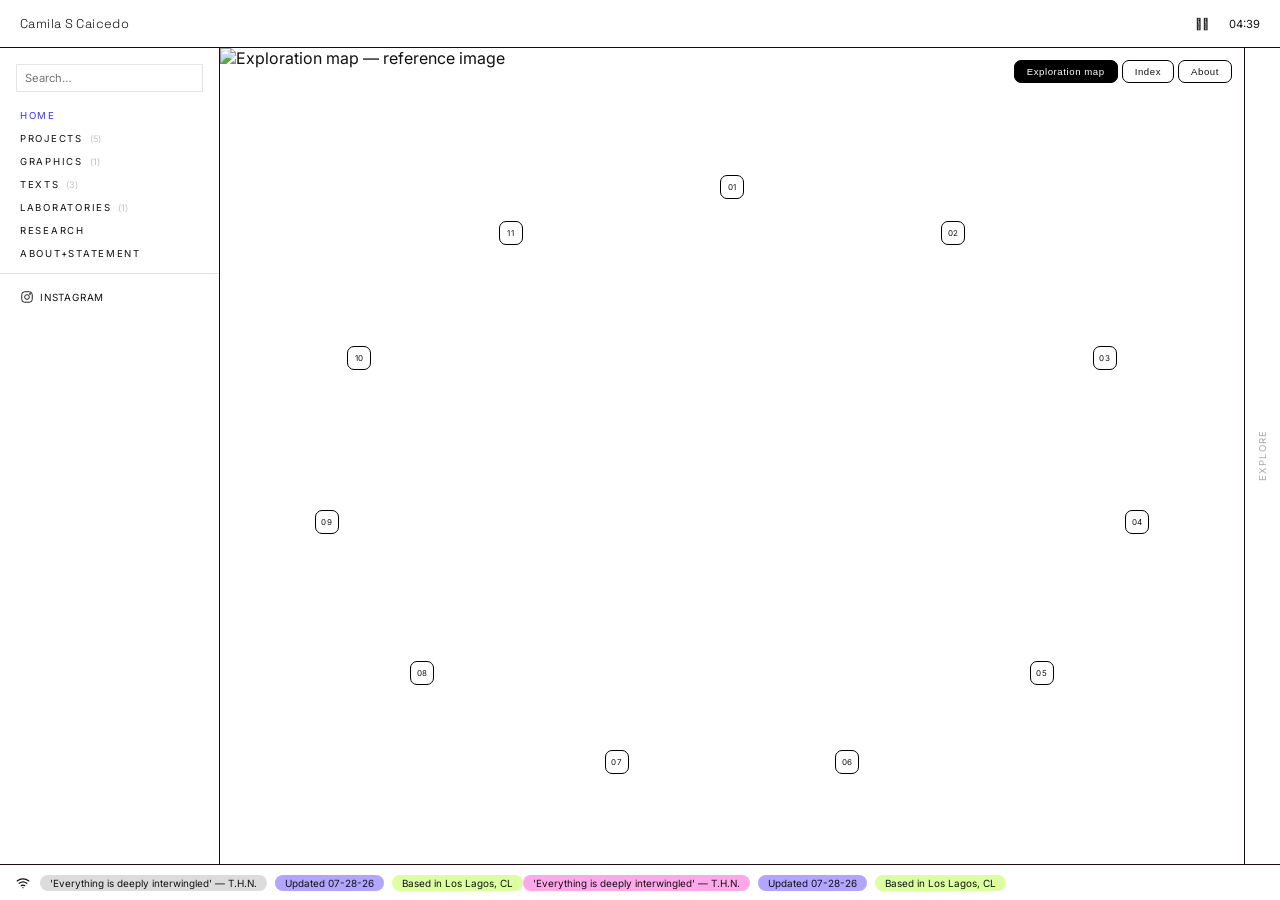
==== commit 77a25dba: "v3" ====
--- a/index.html
+++ b/index.html
@@ -1,5 +1,5 @@
 <!DOCTYPE html>
-<html lang="es">
+<html lang="en">
 <head>
   <meta charset="UTF-8">
   <meta name="viewport" content="width=device-width, initial-scale=1.0">
@@ -19,10 +19,11 @@
   <header id="top-bar">
     <div id="logo" onclick="navigate('home')"> Camila S Caicedo </div>
     <div id="top-right">
-      <!-- ✏️ Se eliminó el selector de idioma ES/EN: el sitio
-           quedó fijo en español, sin toggle ni funcionalidad
-           de traducción (ver i18n.js). -->
-      <button id="menu-toggle" data-i18n="menu_toggle" onclick="toggleMobileNav()">Menú</button>
+      <!-- ✏️ El sitio no tiene selector de idioma: la interfaz
+           queda fija en inglés (ver i18n.js). i18n.js se conserva
+           igual como fuente única de los textos fijos de la UI
+           (vía data-i18n), no como un traductor multi-idioma. -->
+      <button id="menu-toggle" data-i18n="menu_toggle" onclick="toggleMobileNav()">Menu</button>
       <span>𓇢𓆸</span>
       <!-- Reloj: siempre en horario de Chile (America/Santiago), ver updateClock() en main.js -->
       <span id="clock">00:00</span>
@@ -39,7 +40,7 @@
     <!-- Buscador global de la navbar: combina año, día, palabra clave
          y tag en una sola caja (ver initNavSearch() en main.js).
          Ej: "2025 fotografía" filtra por año 2025 Y la palabra fotografía. -->
-    <input type="text" id="nav-search-input" data-i18n-placeholder="nav_search_placeholder" placeholder="Buscar…" autocomplete="off">
+    <input type="text" id="nav-search-input" data-i18n-placeholder="nav_search_placeholder" placeholder="Search…" autocomplete="off">
     <div id="nav-search-results"></div>
     </div>
 
@@ -53,10 +54,15 @@
 
 
       <!-- ── PROJECTS ── -------------->
+      <!-- ✏️ Categoría "padre": ya no navega a una página propia
+           (antes llamaba navigate('proyectos') y abría un landing
+           con grid/filtros). Clic solo expande/colapsa sus hijos —
+           mismo comportamiento que Graphics siempre tuvo. Cada hijo
+           lleva a su propia página vía main.js#buildNavList(). -->
       <!-- data-nav-group agrupa esta rama para el acordeón: al abrirla,
            toggleGroup() cierra automáticamente cualquier otra rama abierta -->
       <li class="nav-section" id="nav-proyectos" data-nav-group="nav-proyectos-group">
-        <span onclick="toggleGroup('nav-proyectos-group'); navigate('proyectos')"><span data-i18n="nav_projects">— PROJECTS</span>
+        <span onclick="toggleGroup('nav-proyectos-group')"><span data-i18n="nav_projects">— PROJECTS</span>
           <span class="nav-count" id="count-proyectos"></span></span>
         <ul class="nav-children" id="children-nav-proyectos-group">
           <!-- Los proyectos se inyectan automáticamente desde main.js -->
@@ -64,14 +70,9 @@
       </li>
 
 
-      <!-- ✏️ LIMPIEZA: se quitó un bloque de nav oculto (display:none)
-           con links muertos a páginas que no existen (residencias,
-           ComunnitaryLog, calendario) — funcionalidad basura que
-           nunca era visible ni alcanzable. -->
-
       <!-- ── GRAPHICS ── ----------------->
       <li class="nav-section" id="nav-graphics" data-nav-group="nav-graphics-group">
-        <span onclick="toggleGroup('nav-graphics-group'); navigate('graphics')"><span data-i18n="nav_graphics">— GRAPHICS</span>
+        <span onclick="toggleGroup('nav-graphics-group')"><span data-i18n="nav_graphics">— GRAPHICS</span>
           <span class="nav-count" id="count-graphics"></span></span>
         <ul class="nav-children" id="children-nav-graphics-group">
           <!-- Los textos se inyectan automáticamente desde main.js -->
@@ -80,8 +81,11 @@
 
 
       <!-- ── TEXTS ── ----------------->
+      <!-- ✏️ También "padre": ya no navega a page-texts (removida).
+           Sus hijos abren en pestaña nueva (standalone: true en
+           main.js), no se embeben en el portafolio. -->
       <li class="nav-section" id="nav-texts" data-nav-group="nav-texts-group">
-        <span onclick="toggleGroup('nav-texts-group'); navigate('texts')"><span data-i18n="nav_texts">— Texts</span> <span class="nav-count" id="count-texts"></span></span>
+        <span onclick="toggleGroup('nav-texts-group')"><span data-i18n="nav_texts">— Texts</span> <span class="nav-count" id="count-texts"></span></span>
         <ul class="nav-children" id="children-nav-texts-group">
           <!-- Los textos se inyectan automáticamente desde main.js -->
         </ul>
@@ -90,7 +94,7 @@
 
       <!-- ── WORKSHOPS ── ----------------->
       <li class="nav-section" id="nav-workshops" data-nav-group="nav-workshops-group">
-        <span onclick="toggleGroup('nav-workshops-group'); navigate('workshops')"><span data-i18n="nav_workshops">— LABORATORIES</span> <span class="nav-count" id="count-workshops"></span></span>
+        <span onclick="toggleGroup('nav-workshops-group')"><span data-i18n="nav_workshops">— LABORATORIES</span> <span class="nav-count" id="count-workshops"></span></span>
         <ul class="nav-children" id="children-nav-workshops-group">
           <!-- Los workshops se inyectan automáticamente desde main.js -->
         </ul>
@@ -111,6 +115,21 @@
       </li>
 
     </ul>
+
+    <!-- ── SOCIAL ── -----------------
+         ✏️ Solo Instagram por ahora, mismo lenguaje visual del
+         nav (misma tipografía/tamaño que las secciones). Actualiza
+         el href con el usuario real de Instagram cuando lo tengas. -->
+    <div class="nav-social">
+      <a href="https://instagram.com/" target="_blank" rel="noopener" class="nav-social-link">
+        <svg width="14" height="14" viewBox="0 0 24 24" fill="none" stroke="currentColor" stroke-width="1.6">
+          <rect x="3" y="3" width="18" height="18" rx="5"/>
+          <circle cx="12" cy="12" r="4"/>
+          <circle cx="17.2" cy="6.8" r="1"/>
+        </svg>
+        <span>Instagram</span>
+      </a>
+    </div>
   </nav>
 
 
@@ -122,7 +141,7 @@
        el sitio, no cambia por página/proyecto). El generador de
        gradientes se dejó pendiente. -->
   <aside id="right-nav">
-    <span id="right-nav-label">Explorar</span>
+    <span id="right-nav-label">Explore</span>
   </aside>
 
   <!-- ── MOBILE OVERLAY ── -->
@@ -140,23 +159,29 @@
            dos columnas (#view-split se reutiliza tal cual, solo cambia
            lo que hay adentro — ver más abajo). -->
       <div class="view-switch" id="view-switch">
-        <button class="switch-btn" id="btn-grid" data-i18n="home_view_grid" onclick="setHomeView('grid')">Índice</button>
         <button class="switch-btn active" id="btn-bubbles" data-i18n="home_view_map" onclick="setHomeView('bubbles')">Exploration map</button>
+        <button class="switch-btn" id="btn-grid" data-i18n="home_view_grid" onclick="setHomeView('grid')">Index</button>
         <button class="switch-btn" id="btn-split" data-i18n="home_view_about" onclick="setHomeView('split')">About</button>
       </div>
 
-      <!-- ── Vista burbujas (principal) ──
-           ✏️ CAMBIO: los círculos de texto se reemplazaron por
-           composiciones imagen+número+gradiente por categoría
-           (#bubble-categories-overlay, generado en JS —
-           ver initBubbles() en main.js). El canvas se conserva
-           SOLO para la cuadrícula de fondo (_drawGrid()); ya no
-           dibuja los círculos ni maneja el hover/click (eso lo
-           hace el overlay HTML de arriba, con imágenes <img>
-           reales y mejor accesibilidad). -->
+      <!-- ── Exploration Map (vista principal) ──
+           ✏️ REDISEÑO: se reemplazó la grilla/círculos/imágenes
+           PNG por categoría por una única imagen de referencia
+           (cover.jpg) con un ícono minimal por cada entrada
+           navegable del sitio, superpuesto sobre la imagen — ver
+           _buildExplorationMap() en main.js. Cada ícono abre su
+           proyecto directo; en desktop el hover muestra un
+           tooltip con título/año/categoría/técnica, en touch el
+           primer tap revela el tooltip y un segundo tap lo abre. -->
       <div id="view-bubbles" class="home-view active">
-        <canvas id="bubble-canvas"></canvas>
-        <div id="bubble-categories-overlay" class="bubble-categories-overlay"></div>
+        <div class="map-stage" id="map-stage">
+          <img
+            class="map-cover-image"
+            src="https://raw.githubusercontent.com/expanded-interface/PRTFL_ASSETS/main/cover.jpg"
+            alt="Exploration map — reference image"
+            loading="eager">
+          <div class="map-icons-layer" id="map-icons-layer"></div>
+        </div>
       </div>
 
       <!-- ── Vista lista (antes "grid") ──
@@ -178,9 +203,9 @@
         <div class="split-text">
           <h2 data-i18n="about_title">Bio</h2>
           <p data-i18n="about_bio_p1">I'm Natalia Cabrera media artist, XR designer and filmmaker. My work brings together art, technology and ecology through XR experiences, interactive installations, artificial intelligence and textile art. I explore ways of relating between the human and the non-human by developing projects that combine immersive environments, sensory data, and physical materials. My work has been presented in contexts of art, science, and cinema, including Sundance Film Festival, Venice Biennale, CPH:DOX, Berlin Science Week, the Chilean Biennial of Media Arts, Festival de la Imagen, among others. I'm the co-founder and creative director of Nanai Studio, an interdisciplinary space focused on art, technology, and nature. I currently live between Barcelona, Santiago, and the internet.</p>
-          <p data-i18n="about_bio_p2">Ha participado en residencias artísticas en Latinoamérica y Europa.</p>
+          <p data-i18n="about_bio_p2">She has taken part in artist residencies across Latin America and Europe.</p>
           <blockquote data-i18n="about_quote">
-            Una forma de aprender desde cero a cuidar los propios sueños.
+            A way of learning, from scratch, to take care of one's own dreams.
           </blockquote>
         </div>
         <div class="split-image">
@@ -190,71 +215,9 @@
               <circle cx="8.5" cy="8.5" r="1.5"/>
               <path d="M21 15l-5-5L5 21"/>
             </svg>
-            <span data-i18n="portrait_label">retrato</span>
+            <span data-i18n="portrait_label">portrait</span>
           </div>
         </div>
-      </div>
-
-    </section>
-
-
-
-
-    <!-- ── PROJECTS ── ----------------------------------------------->
-    <!-- ✏️ Pantalla dividida según spec: izquierda = texto explicativo +
-         links a las 3 áreas de trabajo (funcionan como filtro sobre el
-         mismo grid de la derecha); derecha = grid con TODOS los
-         proyectos por defecto, sin filtro aplicado. Los links de área
-         llaman a filterCards(categoria) → applyFilter(categoria), el
-         mismo mecanismo que ya usaban los chips. -->
-    <section id="page-proyectos" class="page split-page">
-
-      <!-- Columna izquierda: texto + tabs por área de trabajo -->
-      <div class="split-text proyectos-intro">
-        <h2 data-i18n="proyectos_title">Proyectos</h2>
-        <p data-i18n="proyectos_intro_text">
-          Tres áreas de trabajo atraviesan mi práctica. Cada una agrupa
-          proyectos con una pregunta o método en común — selecciona una
-          para ver de qué se trata y filtrar la grilla.
-        </p>
-
-        <!-- ✏️ CAMBIO: las 3 categorías ahora funcionan como TABS
-             (role="tablist"/"tab"), no como botones de filtro sueltos:
-             seleccionar una cambia el texto introductorio de abajo
-             (#tab-intro) Y filtra la grilla, todo sin salir de la
-             sección Projects. data-filter coincide con el campo
-             `category` de cada proyecto en main.js. Se reutiliza la
-             clase .chip para heredar el estilo visual ya existente. -->
-        <div class="filter-chips proyectos-area-links" id="filter-chips" role="tablist" aria-label="Áreas de trabajo">
-          <button class="chip active" role="tab" aria-selected="true" data-filter="all" data-i18n="chip_all">Todos</button>
-          <button class="chip" role="tab" aria-selected="false" data-filter="invisible-technologies" data-i18n="chip_invisible_tech">Invisible Technologies</button>
-          <button class="chip" role="tab" aria-selected="false" data-filter="digital-ecologies" data-i18n="chip_digital_eco">Digital Ecologies</button>
-          <button class="chip" role="tab" aria-selected="false" data-filter="social-interfaces-laboratories" data-i18n="chip_social_labs">Social Interfaces</button>
-        </div>
-
-        <!-- Explicación conceptual de la tab activa. Contenido fijo
-             (no genérico) por categoría — ver TAB_INTROS en main.js.
-             role="tabpanel" porque describe el contenido del tab
-             seleccionado arriba. -->
-        <p class="tab-intro" id="tab-intro" role="tabpanel"></p>
-
-        <div class="search-bar">
-          <!-- Buscador combinado: año + día + palabra clave + tag,
-               ver _matchesAllTokens() en main.js -->
-          <input
-            type="text"
-            id="search-proyectos"
-            class="search-input"
-            data-i18n-placeholder="proyectos_search_placeholder"
-            placeholder="Buscar por palabra clave… (título, tag, año)"
-            autocomplete="off"
-          >
-        </div>
-      </div>
-
-      <!-- Columna derecha: grid con todos los proyectos (sin filtro por defecto) -->
-      <div class="proyectos-grid-col">
-        <div class="grid" id="grid-proyectos"></div>
       </div>
 
     </section>
@@ -267,46 +230,29 @@
          ────────────────────────────────────────────────
          Esta sección recibe el contenido mediante fetch
          desde main.js → openProject(). No editar.
-    ═══════════════════════════════════════════════════ -->
+
+         ✏️ Projects/Graphics/Texts/Laboratories son categorías
+         "padre" (ver Nav Bar): ya NO tienen una página propia de
+         aterrizaje — clic en el nav solo expande/colapsa sus
+         hijos (mismo comportamiento que Graphics siempre tuvo).
+         Cada hijo individual sigue abriendo su propio contenido
+         acá mismo (proyectos/graphics/workshops) o en pestaña
+         nueva (texts/research, ver `standalone` en main.js). -->
     <section id="page-proyecto" class="page project-page-inline">
       <!-- El contenido se inyecta dinámicamente -->
     </section>
 
-    <!-- ── TEXTS ── ----------------------------------------------->
-    <section id="page-texts" class="page">
-      <div class="content-block">
-        <h2 data-i18n="texts_title">Texts</h2>
-        <p data-i18n="texts_intro">Próximas exposiciones, residencias y eventos.</p>
-        <!-- ✏️ Antes esta lista estaba escrita a mano y duplicaba (con
-             riesgo de desincronizarse) los mismos 3 textos que ya viven
-             en el array `texts` de main.js y alimentan el nav lateral.
-             Ahora se genera desde ese mismo array — ver renderTextsList()
-             en main.js — así hay una sola fuente de verdad. -->
-        <ul id="texts-list" class="content-list"></ul>
-      </div>
-    </section>
-
-
-
      <!-- ── R E S E A R C H  ── ----------------------------------------------->
+     <!-- Research no agrupa hijos en el nav, así que conserva su
+          propia página (a diferencia de Projects/Texts/Workshops). -->
     <section id="page-research" class="page">
       <div class="content-block">
         <h2 data-i18n="research_title">Research</h2>
         <!-- Lista de research agrupada por año, cada ítem abre en pestaña
              nueva (ver renderResearchList() en main.js). Si el array
              `researchItems` está vacío, se muestra el mensaje de
-             "en construcción" en su lugar. -->
+             "under construction" en su lugar. -->
         <div id="research-list"></div>
-      </div>
-    </section>
-
-
-
-     <!-- ── WORKSHOPS ── ----------------------------------------------->
-    <section id="page-workshops" class="page">
-      <div class="content-block">
-        <h2 data-i18n="workshops_title">Workshops</h2>
-        <p data-i18n="under_construction">Under construction</p>
       </div>
     </section>
 
@@ -318,9 +264,9 @@
         <h2 data-i18n="about_title">Bio</h2>
         <p data-i18n="about_bio_p1">I'm Natalia Cabrera media artist, XR designer and filmmaker. My work brings together art, technology and ecology through XR experiences, interactive installations, artificial intelligence and textile art. I explore ways of relating between the human and the non-human by developing projects that combine immersive environments, sensory data, and physical materials. My work has been presented in contexts of art, science, and cinema, including Sundance Film Festival, Venice Biennale, CPH:DOX, Berlin Science Week, the Chilean Biennial of Media Arts, Festival de la Imagen, among others. I'm the co-founder and creative director of Nanai Studio, an interdisciplinary space focused on art, technology, and nature. I currently live between Barcelona, Santiago, and the internet.</p>
         <p data-i18n="about_cv_link">You can check my CV here</p>
-        <p data-i18n="about_bio_p2">Ha participado en residencias artísticas en Latinoamérica y Europa.</p>
+        <p data-i18n="about_bio_p2">She has taken part in artist residencies across Latin America and Europe.</p>
         <blockquote data-i18n="about_quote">
-          Una forma de aprender desde cero a cuidar los propios sueños.
+          A way of learning, from scratch, to take care of one's own dreams.
         </blockquote>
       </div>
       <div class="split-image">
@@ -330,7 +276,7 @@
             <circle cx="8.5" cy="8.5" r="1.5"/>
             <path d="M21 15l-5-5L5 21"/>
           </svg>
-          <span data-i18n="portrait_label">retrato</span>
+          <span data-i18n="portrait_label">portrait</span>
         </div>
       </div>
     </section>
@@ -338,24 +284,43 @@
   </main>
 
   <footer id="bottom-bar">
-    <div class="ticker-track">
-      <span class="muted">ᯤ</span>
-   
-      <span class="pill" style="background:#ffa8e9">'Everything is deeply interwingled'T.H.N.</span>
-      <span class="pill" style="background:#b1a5ff" data-i18n="footer_updated">Updated 07-28-26</span>
-      <span class="pill" style="background:#dcffa2" data-i18n="footer_location">Based in Los Lagos, CL</span>
-
+    <!-- ✏️ Ícono de Wi-Fi: se mantiene completamente estático (fuera
+         de .ticker-track, sin animación propia) mientras las pills
+         de alrededor se desplazan en loop — ver .wifi-icon / .ticker-*
+         en style.css. -->
+    <span class="wifi-icon" aria-hidden="true">
+      <svg width="14" height="14" viewBox="0 0 24 24" fill="none" stroke="currentColor" stroke-width="2" stroke-linecap="round">
+        <path d="M2 8.5a16 16 0 0 1 20 0"/>
+        <path d="M5.5 12.5a11 11 0 0 1 13 0"/>
+        <path d="M9 16.5a6 6 0 0 1 6 0"/>
+        <circle cx="12" cy="20" r="1" fill="currentColor" stroke="none"/>
+      </svg>
+    </span>
+    <div class="ticker-viewport">
+      <!-- El contenido se repite dos veces seguidas: es la técnica
+           estándar de marquee sin salto — la animación desplaza
+           exactamente el 50% del ancho total, así cuando la primera
+           copia termina de salir, la segunda ya está en su lugar y
+           el loop se ve continuo (ver @keyframes ticker en style.css). -->
+      <div class="ticker-track">
+        <span class="ticker-group">
+          <span class="pill" style="background:#dcdcdc">'Everything is deeply interwingled' — T.H.N.</span>
+          <span class="pill" style="background:#b1a5ff" data-i18n="footer_updated">Updated 07-28-26</span>
+          <span class="pill" style="background:#dcffa2" data-i18n="footer_location">Based in Los Lagos, CL</span>
+        </span>
+        <span class="ticker-group" aria-hidden="true">
+          <span class="pill" style="background:#ffa8e9">'Everything is deeply interwingled' — T.H.N.</span>
+          <span class="pill" style="background:#b1a5ff" data-i18n="footer_updated">Updated 07-28-26</span>
+          <span class="pill" style="background:#dcffa2" data-i18n="footer_location">Based in Los Lagos, CL</span>
+        </span>
+      </div>
     </div>
   </footer>
 
   <!-- i18n.js debe cargar ANTES que main.js: main.js usa t() al
-       construir el nav y las cards dinámicamente. -->
+       construir el nav y las listas dinámicamente. -->
   <script src="i18n.js"></script>
   <script src="main.js"></script>
-  <!-- contrast.js: detector automático de contraste (transversal
-       a todo el sitio). Debe cargar después de main.js porque
-       se apoya en las cards/nav/grid que main.js genera. -->
-  <script src="contrast.js"></script>
 
 
 </body>
--- a/style.css
+++ b/style.css
@@ -482,291 +482,6 @@
   margin-bottom: 16px;
   }
 
-/* Grid de tarjetas */
-.grid {
-  display: grid;
-  grid-template-columns: repeat(auto-fill, minmax(260px, 1fr));
-}
-
-/* ════════════════════════════════
-   TARJETAS (CARDS)
-════════════════════════════════ */
-.card {
-  border-right: 1px solid var(--black);
-  border-bottom: 1px solid var(--black);
-  transition: background 0.2s;
-  position: relative;
-  display: flex;
-  flex-direction: column;
-}
-
-.card:hover { background: #f4f4f4; }
-
-/* ── Placeholder sin imagen ── */
-.card-thumb {
-  width: 100%;
-  height: 200px;
-  background: #e8e4dd;
-  display: flex;
-  flex-direction: column;
-  align-items: center;
-  justify-content: center;
-  font-family: var(--font-mono);
-  font-size: 0.65rem;
-  color: #bbb;
-  text-transform: uppercase;
-  letter-spacing: 0.08em;
-  gap: 10px;
-  flex-shrink: 0;
-}
-
-/* ── Slider de imágenes ── */
-.card-slider {
-  position: relative;
-  width: 100%;
-  height: 200px;
-  overflow: hidden;
-  flex-shrink: 0;
-  background: #e8e4dd;
-}
-
-.slider-track {
-  display: flex;
-  height: 100%;
-  transition: transform 0.4s cubic-bezier(0.4, 0, 0.2, 1);
-  will-change: transform;
-}
-
-.slide {
-  min-width: 100%;
-  height: 100%;
-  flex-shrink: 0;
-}
-
-.slide img {
-  width: 100%;
-  height: 100%;
-  object-fit: cover;
-  display: block;
-}
-
-/* Botones prev/next del slider */
-.slider-prev,
-.slider-next {
-  position: absolute;
-  top: 50%;
-  transform: translateY(-50%);
-  background: rgba(247, 244, 239, 0.85);
-  border: 1px solid rgba(17, 17, 17, 0.15);
-  width: 30px;
-  height: 30px;
-  display: flex;
-  align-items: center;
-  justify-content: center;
-  font-size: 1.1rem;
-  cursor: pointer;
-  z-index: 5;
-  opacity: 0;
-  transition: opacity 0.2s;
-  color: var(--black);
-  line-height: 1;
-  padding: 0;
-}
-
-.card-slider:hover .slider-prev,
-.card-slider:hover .slider-next { opacity: 1; }
-
-.slider-prev { left: 6px; }
-.slider-next { right: 6px; }
-
-/* Dots */
-.slider-dots {
-  position: absolute;
-  bottom: 8px;
-  left: 50%;
-  transform: translateX(-50%);
-  display: flex;
-  gap: 5px;
-  z-index: 5;
-}
-
-.dot {
-  width: 5px;
-  height: 5px;
-  border-radius: 50%;
-  background: rgba(255,255,255,0.5);
-  cursor: pointer;
-  transition: background 0.2s, transform 0.2s;
-}
-
-.dot.active {
-  background: #fff;
-  transform: scale(1.3);
-}
-
-/* ── Cuerpo de la card ── */
-.card-body {
-  padding: 0px 10px 10px 10px;
-  flex: 1;
-  display: flex;
-  flex-direction: column;
-  gap: 4px;
-}
-
-.card-body h3 {
-  font-family: var(--font-serif);
-  font-size: 0.8rem;
-  font-weight: 500;
-  line-height: 1.35;
-}
-
-.card-body p {
-  font-size: 0.7rem;
-  line-height: 1.6;
-  color: #555;
-}
-
-.card-link-hint {
-  font-family: var(--font-mono);
-  font-size: 0.6rem;
-  color: #3535c8;
-  letter-spacing: 0.04em;
-  margin-top: auto;
-  opacity: 0;
-  transition: opacity 0.2s;
-}
-
-.card:hover .card-link-hint { opacity: 1; }
-
-.card-year {
-  position: absolute;
-  bottom: 12px;
-  right: 16px;
-  font-family: var(--font-mono);
-  font-size: 0.6rem;
-  color: #aaa;
-}
-
-
-/* ════════════════════════════════
-   PROJECTS — pantalla dividida
-   (texto + links de área | grid completo)
-════════════════════════════════ */
-.proyectos-intro p { margin-bottom: 20px; }
-
-/* Los links de área reutilizan el estilo .chip, pero en columna
-   y con más espacio de lectura ya que viven junto al texto */
-.proyectos-area-links {
-  flex-direction: column;
-  align-items: flex-start;
-  gap: 8px;
-  margin-bottom: 28px;
-}
-.filter-chips.proyectos-area-links {
-  /* Compound selector para asegurar prioridad sobre la regla
-     genérica .filter-chips (definida más abajo en este archivo),
-     sin importar el orden de aparición en el CSS. */
-  flex-direction: column;
-  align-items: flex-start;
-}
-.proyectos-area-links .chip {
-  width: 100%;
-  text-align: left;
-  padding: 8px 14px;
-}
-
-/* Explicación conceptual de la tab activa (ver TAB_INTROS en
-   main.js). Un poco más chica y atenuada que el párrafo
-   introductorio general, para distinguirla como texto que
-   cambia dinámicamente al seleccionar una tab. */
-.tab-intro {
-  font-size: 0.82rem;
-  line-height: 1.5;
-  color: #555;
-  margin-bottom: 28px;
-  min-height: 3.6em;
-}
-
-.proyectos-grid-col {
-  flex: 1 1 50%;
-  overflow-y: auto;
-}
-.proyectos-grid-col .grid {
-  grid-template-columns: repeat(auto-fill, minmax(240px, 1fr));
-}
-
-@media (max-width: 768px) {
-  .filter-chips.proyectos-area-links { flex-direction: row; flex-wrap: wrap; }
-  .proyectos-area-links .chip { width: auto; text-align: center; }
-}
-
-
-/* ════════════════════════════════
-   BUSCADOR (página Proyectos)
-════════════════════════════════ */
-.search-bar {
-  margin: 10px 0 12px;
-}
-
-.search-input {
-  width: 100%;
-  max-width: 360px;
-  padding: 7px 12px;
-  border: 1px solid var(--stroke-input);
-  border-radius: 2px;
-  background: transparent;
-  font-family: var(--font-mono);
-  font-size: 0.68rem;
-  letter-spacing: 0.02em;
-  color: var(--black);
-  outline: none;
-  transition: border-color 0.15s;
-}
-
-.search-input::placeholder { color: #aaa; }
-
-.search-input:focus { border-color: #1aff6e; }
-
-
-/* ════════════════════════════════
-   CHIPS DE FILTRO (página Proyectos)
-════════════════════════════════ */
-.filter-chips {
-  display: flex;
-  flex-wrap: wrap;
-  gap: 6px;
-  padding-bottom: 2px;
-}
-
-.chip {
-  display: inline-block;
-  padding: 3px 12px;
-  border-radius: 2px;
-  border: 1px solid var(--stroke-input);
-  background: transparent;
-  font-family: var(--font-mono);
-  font-size: 0.62rem;
-  letter-spacing: 0.04em;
-  color: #555;
-  cursor: pointer;
-  transition: background 0.15s, color 0.15s, border-color 0.15s;
-}
-
-.chip:hover {
-  border-color: #1aff6e;
-  color: #1aff6e;
-}
-
-.chip.active {
-  background: #111;
-  border-color: #111;
-  color: #fff;
-}
-
-@media (max-width: 768px) {
-  .page-header { flex-direction: column; gap: 12px; }
-}
-
 /* ════════════════════════════════
    UTILIDADES
 ════════════════════════════════ */
@@ -809,20 +524,6 @@
     overflow-y: visible;
   }
   .split-image { min-height: 260px; flex: 0 0 260px; }
-  .split-projects {
-    height: auto;
-    overflow-y: visible;
-    min-height: 300px;
-  }
-
-  /* Columna del grid en Projects: en mobile fluye con el resto de la
-     página (una sola columna scrolleable) en vez de tener su propio
-     scroll interno de 50% de ancho. */
-  .proyectos-grid-col {
-    height: auto;
-    overflow-y: visible;
-    min-height: 300px;
-  }
 
   .content-block { padding: 28px 24px; }
   .page-header { padding: 20px 20px 14px; }
@@ -856,198 +557,162 @@
 }
 #view-split .split-text::-webkit-scrollbar { display: none; }
 
-.split-projects {
-  flex: 1 1 50%;
-  overflow-y: auto;
-  height: 100%;
-  scrollbar-width: none;
-}
-.split-projects::-webkit-scrollbar { display: none; }
-
-.split-projects .grid {
-  grid-template-columns: repeat(auto-fill, minmax(220px, 1fr));
-}
-
-/* ── Vista Exploration Map ──
-   ✏️ CAMBIO: los círculos-texto dibujados en canvas se
-   reemplazaron por un overlay HTML real: por cada categoría,
-   imagen → label → números de hijos → gradiente. El canvas
-   (#bubble-canvas) se conserva SOLO para la cuadrícula de
-   fondo — ver _drawGrid() en main.js. */
+/* ── Exploration Map ──
+   ✏️ REDISEÑO: la grilla/círculos/imágenes PNG por categoría se
+   reemplazaron por una única imagen de referencia (cover.jpg,
+   full-bleed sobre #view-bubbles) con un ícono minimal por cada
+   entrada navegable del sitio, superpuesto en un anillo — ver
+   _buildExplorationMap() en main.js. Todo el layout es
+   porcentual (posiciones inline en % desde JS), así que responde
+   solo al tamaño real del contenedor sin necesitar recalcular
+   nada en resize. */
 #view-bubbles {
   background: #ffffff;
 }
 
-#bubble-canvas {
+.map-stage {
   position: absolute;
   inset: 0;
   width: 100%;
   height: 100%;
-  display: block;
-}
-
-.bubble-categories-overlay {
+  overflow: hidden;
+}
+
+/* La imagen se recorta (cover) sin distorsión, centrada, para
+   quedar legible tanto en pantallas anchas como en mobile
+   vertical — no se estira ni deforma en ningún breakpoint. */
+.map-cover-image {
   position: absolute;
   inset: 0;
   width: 100%;
   height: 100%;
-  overflow: hidden;
-}
-
-/* Cada categoría: bloque posicionado (rx/ry, seteado inline
-   desde JS) que agrupa gradiente+imagen + label + números, en
-   columna y centrado — composición vertical pedida: Categoría
-   → Imagen (con el gradiente detrás) → Números de hijos. Sin
-   inclinación: todo alineado recto (sin rotate). */
-.category-block {
-  position: absolute;
-  z-index: 1;
-  display: flex;
-  flex-direction: column;
-  align-items: center;
-  gap: 10px;
-  transform: translate(-50%, -50%);
-  width: 168px;
-}
-
-/* Apila el gradiente y la imagen en el mismo lugar: el
-   gradiente queda DETRÁS (z-index menor) y más grande, así
-   asoma como un halo alrededor del recuadro de la imagen. */
-.category-tile-stack {
-  position: relative;
-  width: 148px;
-  height: 148px;
-  display: flex;
-  align-items: center;
-  justify-content: center;
-}
-
-/* ✏️ Sin recuadro: la imagen PNG queda "suelta" sobre el
-   gradiente, sin borde, sombra ni fondo de caja. Si el PNG
-   tiene transparencia, el gradiente de atrás se ve a través. */
-.category-tile-wrap {
-  position: relative;
-  z-index: 1;
-  width: 200px;
-  height: 200px;
-}
-.category-tile-wrap.is-link { cursor: pointer; }
-.category-tile-wrap.bubble-no-link { cursor: default; }
-
-.category-tile {
-  width: 100%;
-  height: 100%;
-  object-fit: contain;
+  object-fit: cover;
+  object-position: center;
   display: block;
-  transition: transform 0.4s ease;
-}
-.category-tile-wrap.is-link:hover .category-tile { transform: scale(1.05); }
-
-/* Label de categoría — fondo negro para legibilidad, integrado
-   sobre la imagen (pedido explícito del spec). */
-.category-label {
-  position: absolute;
-  left: 8px;
-  bottom: 8px;
-  max-width: calc(100% - 16px);
-  background: #000;
-  color: #fff;
-  font-family: var(--font-serif);
-  font-size: 0.72rem;
-  font-weight: 600;
-  letter-spacing: 0.03em;
-  text-transform: uppercase;
-  padding: 4px 8px;
-  line-height: 1.2;
-}
-
-/* Números de los hijos de la categoría — mismo tratamiento de
-   fondo negro que el label, para que nunca se pierdan sobre la
-   cuadrícula o los gradientes vecinos. */
-.category-numbers {
-  position: relative;
-  z-index: 1;
-  display: flex;
-  flex-wrap: wrap;
-  justify-content: center;
-  gap: 5px;
-  max-width: 168px;
-}
-
-.category-number {
-  background: #000;
-  color: #fff;
-  font-family: var(--font-mono);
-  font-size: 0.6rem;
-  letter-spacing: 0.03em;
-  border: none;
-  padding: 3px 6px;
-  cursor: pointer;
-  transition: background 0.15s ease;
-}
-.category-number:hover { background: #3535c8; }
-
-/* Halo de gradiente detrás de la imagen — mismo centro, más
-   grande, sin interacción. */
-.category-gradient {
-  position: absolute;
-  z-index: 0;
-  top: 50%;
-  left: 50%;
-  width: 190px;
-  height: 190px;
-  border-radius: 50%;
-  transform: translate(-50%, -50%);
-  border: 1.5px solid rgba(0, 0, 0, 0.08);
-}
-
-/* Líneas que interconectan las categorías entre sí — debajo de
-   los bloques (imagen/label/números van siempre por encima). */
-.category-connections {
+}
+
+.map-icons-layer {
   position: absolute;
   inset: 0;
   width: 100%;
   height: 100%;
-  z-index: 0;
-  overflow: visible;
-}
-.category-connections line {
-  stroke: #000;
-  stroke-width: 0.5;
-  stroke-dasharray: 3 3;
-  opacity: 0.35;
+}
+
+/* ── Ícono mínimo del mapa ──
+   Blanco / trazo negro 0.5px / esquinas 7px / sin sombra —
+   mismo lenguaje visual que el resto de los controles del sitio
+   (ver "GLOBAL UI" más abajo: .switch-btn, .tf-year-chip). */
+.map-icon {
+  position: absolute;
+  transform: translate(-50%, -50%);
+  width: 24px;
+  height: 24px;
+  display: flex;
+  align-items: center;
+  justify-content: center;
+  background: #ffffff78;
+  border: 0.2px solid #000;
+  border-radius: 7px;
+  box-shadow: none;
+  cursor: pointer;
+  padding: 0;
+  font-family: var(--font-mono);
+  font-size: 0.50rem;
+  color: #111;
+  letter-spacing: 0.02em;
+  transition: transform 0.1s ease;
+  z-index: 1.1;
+}
+
+@media (hover: hover) and (pointer: fine) {
+  .map-icon:hover,
+  .map-icon:focus-visible {
+    transform: translate(-50%, -50%) scale(1.15);
+    z-index: 20;
+  }
+  .map-icon:hover .map-icon-tip,
+  .map-icon:focus-visible .map-icon-tip {
+    opacity: 1;
+    pointer-events: auto;
+  }
+}
+
+/* Touch: el primer tap agrega .is-open (revela el tooltip sin
+   navegar); un segundo tap sobre el mismo ícono recién abre el
+   proyecto — ver click handler en main.js. */
+.map-icon.is-open {
+  transform: translate(-50%, -50%) scale(1.1);
+  z-index: 20;
+}
+.map-icon.is-open .map-icon-tip {
+  opacity: 1;
+  pointer-events: auto;
+}
+
+.map-icon-index {
+  pointer-events: none;
+}
+
+/* ── Tooltip del ícono ──
+   Mismo lenguaje visual (blanco / trazo negro 0.5px / 7px) que
+   el ícono que lo dispara. Oculto por defecto (opacity 0 +
+   pointer-events none); .tip-above/.tip-below y .tip-left/
+   .tip-right/.tip-center deciden el lado según el cuadrante del
+   ícono, para que nunca quede cortado contra el borde del mapa. */
+.map-icon-tip {
+  position: absolute;
+  display: flex;
+  flex-direction: column;
+  gap: 1px;
+  width: max-content;
+  max-width: 200px;
+  background: #fff;
+  border: 0.05px solid #000;
+  border-radius: 7px;
+  padding: 10px 12px;
+  text-align: left;
+  opacity: 0;
+  pointer-events: none;
+  transition: opacity 0.18s ease;
+}
+
+.map-icon.tip-above .map-icon-tip { bottom: calc(100% + 10px); }
+.map-icon.tip-below .map-icon-tip { top: calc(100% + 10px); }
+.map-icon.tip-center .map-icon-tip { left: 50%; transform: translateX(-50%); }
+.map-icon.tip-left .map-icon-tip   { right: 0; }
+.map-icon.tip-right .map-icon-tip  { left: 0; }
+
+.map-icon-tip-title {
+  font-family: var(--font-serif);
+  font-size: 0.55rem;
+  font-weight: 500;
+  line-height: 1.3;
+  color: #111;
+}
+
+.map-icon-tip-meta {
+  font-family: var(--font-mono);
+  font-size: 0.5rem;
+  letter-spacing: 0.03em;
+  color: #888;
+}
+
+.map-icon-tip-cta {
+  font-family: var(--font-mono);
+  font-size: 0.5rem;
+  color: #3535c8;
+  letter-spacing: 0.03em;
+  margin-top: 1px;
 }
 
 @media (max-width: 900px) {
-  .category-block { width: 140px; }
-  .category-tile-stack,
-  .category-tile-wrap { width: 120px; height: 120px; }
-  .category-gradient { width: 155px; height: 155px; }
-}
-
-/* Mobile: columna estática apilada (ya no absolute/rx-ry) —
-   prioriza legibilidad por sobre mantener la posición exacta
-   de desktop, tal como pide el spec, sin volverse una
-   cuadrícula convencional (sigue siendo una lista suelta, no
-   una tabla de columnas). Sin líneas de conexión: no hay
-   posiciones absolutas de las que trazarlas. */
-.bubble-categories-overlay.is-mobile {
-  position: static;
-  overflow-y: auto;
-  height: 100%;
-  display: flex;
-  flex-direction: column;
-  align-items: center;
-  gap: 28px;
-  padding: 28px 16px;
-  box-sizing: border-box;
-}
-.bubble-categories-overlay.is-mobile .category-block {
-  position: static;
-  transform: none;
-}
-
-/* ── Switch de vista ── */
+  .map-icon { width: 34px; height: 34px; font-size: 0.5rem; }
+  .map-icon-tip { max-width: 160px; padding: 8px 10px; }
+}
+
+/* ── Switch de vista ──
+   Mismo sistema de "GLOBAL UI": blanco / trazo negro 0.5px /
+   7px de radio, sin sombra; estado activo = negro sobre blanco. */
 .view-switch {
   position: absolute;
   top: 12px;
@@ -1055,10 +720,10 @@
   z-index: 30;
   display: none;
   align-items: center;
-  background: var(--white);
-  border: 1px solid var(--stroke-input);
-  border-radius: 10px;
-  overflow: hidden;
+  gap: 4px;
+  background: transparent;
+  border: none;
+  padding: 0;
   font-family: var(--font-mono);
 }
 
@@ -1067,39 +732,77 @@
 }
 
 .switch-btn {
-  padding: 4px 12px;
+  padding: 5px 12px;
   font-size: 0.6rem;
-  background: none;
-  border: none;
-  border-radius: 10px;
+  background: #fff;
+  border: 0.5px solid #000;
+  border-radius: 7px;
+  box-shadow: none;
   cursor: pointer;
-  color: #888;
+  color: #111;
   letter-spacing: 0.06em;
-  transition: background 0.2s, color 0.2s;
-}
+  transition: background 0.2s, color 0.2s, transform 0.15s;
+}
+.switch-btn:hover { transform: scale(1.04); }
 
 .switch-btn.active {
-  background: #1f1f1f;
+  background: #000;
+  border-color: #000;
   color: #fff;
 }
 
-/* ── TICKER / MARQUEE ── */
+/* ── TICKER / MARQUEE ──
+   ✏️ El ícono de Wi-Fi queda fuera de .ticker-track (hermano
+   estático dentro de #bottom-bar) para que la animación de las
+   pills nunca lo mueva ni le genere jitter. .ticker-viewport
+   recorta el desborde; .ticker-track contiene el contenido
+   duplicado dos veces (.ticker-group × 2) y se desplaza -50% de
+   su propio ancho en loop infinito — técnica estándar de
+   marquee sin salto (cuando la primera copia termina de salir,
+   la segunda ya está exactamente en su lugar). */
 #bottom-bar {
   overflow: hidden;
+  gap: 10px;
+}
+
+.wifi-icon {
+  flex-shrink: 0;
+  display: flex;
+  align-items: center;
+  color: var(--black);
+}
+
+.ticker-viewport {
+  flex: 1;
+  min-width: 0;
+  overflow: hidden;
 }
 
 .ticker-track {
+  display: flex;
+  width: max-content;
+  animation: ticker 22s linear infinite;
+}
+
+.ticker-group {
   display: flex;
   gap: 8px;
   white-space: nowrap;
-  animation: ticker 50s linear infinite;
   align-items: center;
   padding: 4px 0;
+  flex-shrink: 0;
 }
 
 @keyframes ticker {
-  from { transform: translateX(100vw); }
-  to   { transform: translateX(-100%); }
+  from { transform: translateX(0); }
+  to   { transform: translateX(-50%); }
+}
+
+/* Respeta la preferencia de menos movimiento: detiene el
+   marquee pero deja el Wi-Fi y las pills perfectamente
+   legibles y estáticos. */
+@media (prefers-reduced-motion: reduce) {
+  .ticker-track { animation: none; }
 }
 
 
@@ -1225,25 +928,29 @@
 
 
 /* ════════════════════════════════════════════════════════
-   SELECTOR DE IDIOMA (ES/EN)
+   SOCIAL (bottom del nav lateral)
    ────────────────────────────────────────────────────────
-   Botón simple en el top-bar. El texto lo actualiza
-   setLanguage() en i18n.js (muestra el idioma AL QUE SE
-   puede cambiar).
+   Solo Instagram por ahora — mismo lenguaje tipográfico que
+   las secciones del nav (mono, mayúsculas discretas, sin caja).
 ════════════════════════════════════════════════════════ */
-#lang-toggle {
+.nav-social {
+  padding: 14px 20px 4px;
+  border-top: 1px solid var(--line);
+  margin-top: 8px;
+}
+.nav-social-link {
+  display: inline-flex;
+  align-items: center;
+  gap: 6px;
   font-family: var(--font-mono);
   font-size: 0.62rem;
   letter-spacing: 0.08em;
-  background: none;
-  border: 1px solid var(--black);
-  border-radius: 2px;
-  padding: 2px 8px;
-  cursor: pointer;
+  text-transform: uppercase;
   color: var(--black);
-  transition: background 0.15s, color 0.15s;
-}
-#lang-toggle:hover { background: var(--black); color: var(--white); }
+  text-decoration: none;
+  transition: color 0.15s;
+}
+.nav-social-link:hover { color: #3535c8; }
 
 
 /* ════════════════════════════════════════════════════════
@@ -1256,8 +963,8 @@
    Los contenedores de columnas de proyecto (.project-col-text/
    .project-col-images) ya tenían esto en proyectos.css; acá
    cubrimos el resto del layout: nav lateral, contenedor
-   principal, columnas de texto de páginas split, resultados
-   del buscador y el header de la grilla de Proyectos.
+   principal, columnas de texto de páginas split y resultados
+   del buscador.
 ════════════════════════════════════════════════════════ */
 #left-nav,
 #main,
@@ -1276,35 +983,6 @@
   width: 0;
   height: 0;
 }
-
-/* ════════════════════════════════════════════════════════
-   CONTRASTE AUTOMÁTICO (requisito transversal del sitio)
-   ────────────────────────────────────────────────────────
-   contrast.js agrega esta clase cuando detecta texto con
-   contraste insuficiente sobre un fondo oscuro. Solo cambia
-   el color del texto — nada más del componente se toca.
-════════════════════════════════════════════════════════ */
-.cw-inverted {
-  color: #ffffff !important;
-}
-
-
-/* ════════════════════════════════════════════════════════
-   CONTENIDO BILINGÜE INLINE (.i18n-es / .i18n-en)
-   ────────────────────────────────────────────────────────
-   Para páginas de proyecto que ya traen el texto redactado
-   en los dos idiomas (en vez de depender de data-i18n),
-   se envuelve cada versión en un bloque con esta clase y el
-   idioma activo (html[lang]) decide cuál se muestra. Como
-   setLanguage() en i18n.js ya hace
-   document.documentElement.setAttribute('lang', lang), esto
-   funciona sin JS adicional.
-   ✏️  Úsalo para evitar duplicar bloques completos (con su
-   propio borde/separador) cuando un proyecto tenga texto en
-   ambos idiomas — ver Proyectos/derivas.html.
-════════════════════════════════════════════════════════ */
-html:not([lang="en"]) .i18n-en { display: none; }
-html[lang="en"] .i18n-es { display: none; }
 
 
 /* ════════════════════════════════════════════════════════
--- a/Proyectos/proyectos.css
+++ b/Proyectos/proyectos.css
@@ -231,11 +231,11 @@
   display: flex;
   flex-direction: column;
   gap: 5px;
-  padding: 24px 48px;
+  padding: 6px 48px;
   text-decoration: none;
   color: var(--black);
   font-family: var(--font-serif);
-  font-size: 0.95rem;
+  font-size: 0.6rem;
   transition: background 0.2s;
   border-top: 1px solid var(--black);
 }
@@ -440,15 +440,17 @@
   font-family: var(--font-mono);
   font-size: 0.6rem;
   letter-spacing: 0.04em;
-  padding: 3px 12px;
-  border: 1px solid #444;
-  border-radius: 2px;
-  background: transparent;
-  color: #ccc;
+  padding: 4px 12px;
+  border: 0.5px solid #000;
+  border-radius: 7px;
+  box-shadow: none;
+  background: #fff;
+  color: #111;
   cursor: pointer;
-  transition: background 0.15s, color 0.15s;
-}
-.tf-year-chip.active { background: #fff; color: #111; }
+  transition: background 0.15s, color 0.15s, transform 0.15s;
+}
+.tf-year-chip:hover { transform: scale(1.04); }
+.tf-year-chip.active { background: #000; border-color: #000; color: #fff; }
 
 .tf-grid {
   display: grid;
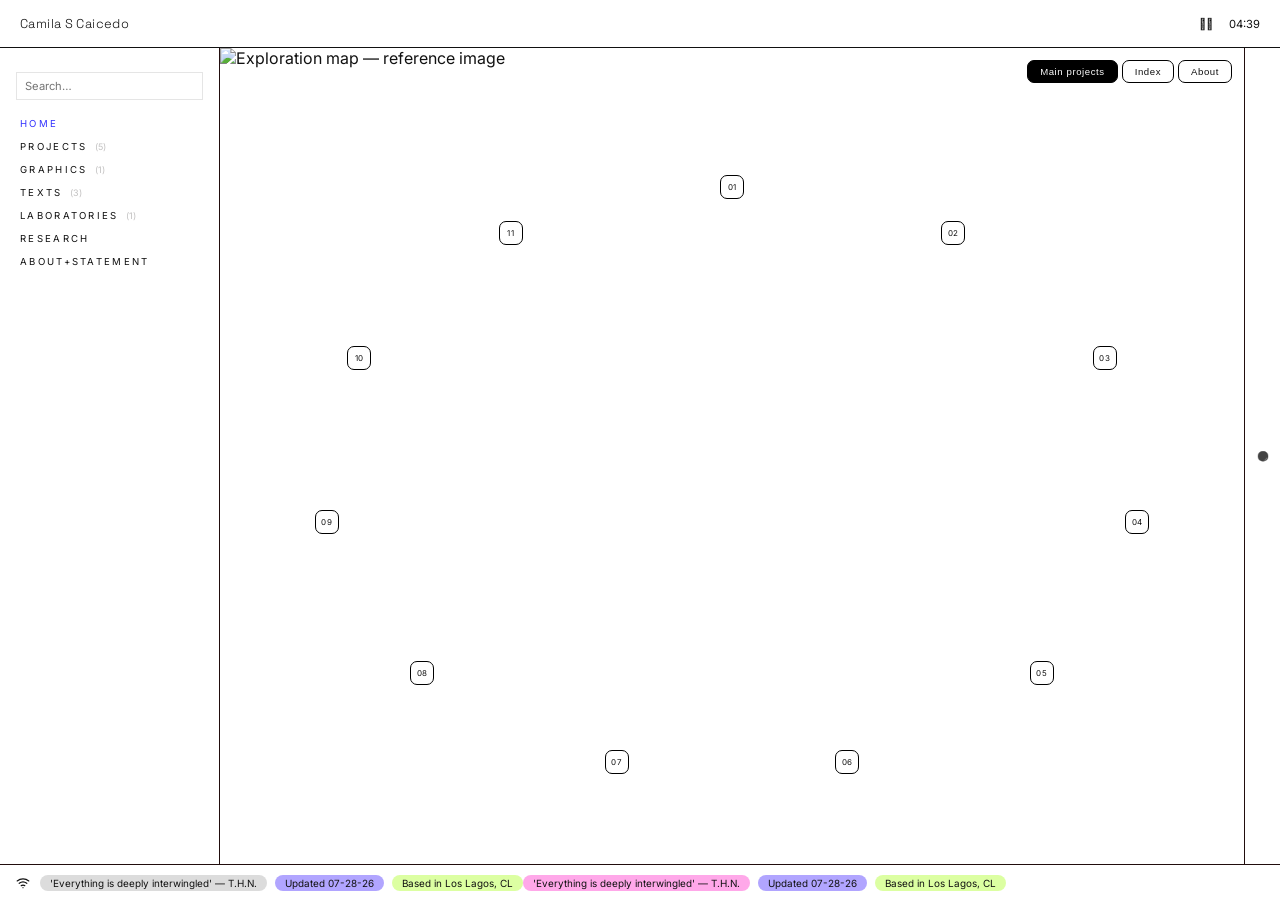
==== commit cd31bdb7: "v19/08/26" ====
--- a/index.html
+++ b/index.html
@@ -3,8 +3,8 @@
 <head>
   <meta charset="UTF-8">
   <meta name="viewport" content="width=device-width, initial-scale=1.0">
-  <title>Camila S Caicedo - Portfolio </title>
-  <link rel="icon" type="image/png" href="Imagen/flaticon.png">
+  <title>∵◎◉●𖦹⊙ </title>
+  <link rel="icon" type="image/png" href="https://raw.githubusercontent.com/expanded-interface/PRTFL_ASSETS/main/flaticon.png">
   <link rel="preconnect" href="https://fonts.googleapis.com">
   <link rel="preconnect" href="https://fonts.gstatic.com" crossorigin>
   <link href="https://fonts.googleapis.com/css2?family=Space+Grotesk:wght@400;500;600;700&family=Inter:ital,wght@0,300;0,400;0,500;0,600;1,400&display=swap" rel="stylesheet">
@@ -120,16 +120,7 @@
          ✏️ Solo Instagram por ahora, mismo lenguaje visual del
          nav (misma tipografía/tamaño que las secciones). Actualiza
          el href con el usuario real de Instagram cuando lo tengas. -->
-    <div class="nav-social">
-      <a href="https://instagram.com/" target="_blank" rel="noopener" class="nav-social-link">
-        <svg width="14" height="14" viewBox="0 0 24 24" fill="none" stroke="currentColor" stroke-width="1.6">
-          <rect x="3" y="3" width="18" height="18" rx="5"/>
-          <circle cx="12" cy="12" r="4"/>
-          <circle cx="17.2" cy="6.8" r="1"/>
-        </svg>
-        <span>Instagram</span>
-      </a>
-    </div>
+
   </nav>
 
 
@@ -141,7 +132,7 @@
        el sitio, no cambia por página/proyecto). El generador de
        gradientes se dejó pendiente. -->
   <aside id="right-nav">
-    <span id="right-nav-label">Explore</span>
+    <span id="right-nav-label"> ⚫ </span>
   </aside>
 
   <!-- ── MOBILE OVERLAY ── -->
@@ -159,7 +150,7 @@
            dos columnas (#view-split se reutiliza tal cual, solo cambia
            lo que hay adentro — ver más abajo). -->
       <div class="view-switch" id="view-switch">
-        <button class="switch-btn active" id="btn-bubbles" data-i18n="home_view_map" onclick="setHomeView('bubbles')">Exploration map</button>
+        <button class="switch-btn active" id="btn-bubbles" data-i18n="home_view_map" onclick="setHomeView('bubbles')">Main projects</button>
         <button class="switch-btn" id="btn-grid" data-i18n="home_view_grid" onclick="setHomeView('grid')">Index</button>
         <button class="switch-btn" id="btn-split" data-i18n="home_view_about" onclick="setHomeView('split')">About</button>
       </div>
@@ -202,11 +193,10 @@
       <div id="view-split" class="home-view split-page">
         <div class="split-text">
           <h2 data-i18n="about_title">Bio</h2>
-          <p data-i18n="about_bio_p1">I'm Natalia Cabrera media artist, XR designer and filmmaker. My work brings together art, technology and ecology through XR experiences, interactive installations, artificial intelligence and textile art. I explore ways of relating between the human and the non-human by developing projects that combine immersive environments, sensory data, and physical materials. My work has been presented in contexts of art, science, and cinema, including Sundance Film Festival, Venice Biennale, CPH:DOX, Berlin Science Week, the Chilean Biennial of Media Arts, Festival de la Imagen, among others. I'm the co-founder and creative director of Nanai Studio, an interdisciplinary space focused on art, technology, and nature. I currently live between Barcelona, Santiago, and the internet.</p>
-          <p data-i18n="about_bio_p2">She has taken part in artist residencies across Latin America and Europe.</p>
-          <blockquote data-i18n="about_quote">
-            A way of learning, from scratch, to take care of one's own dreams.
-          </blockquote>
+          <p data-i18n="about_bio_p1"> Camila S. Caicedo is an artist, experience and interface designer, and independent researcher from Cali, Colombia, based in Osorno, Chile. Her transdisciplinary practice integrates artificial intelligence, bioart, XR experiences, speculative design, UX/UI, net art, drawing, writing, and collective creation labs.
+          Her work explores individual and collective narratives around the relationships between the human and the more-than-human. Through ancestral and contemporary technologies, she creates experiences and interfaces that explore other ways of perceiving, relating to, and inhabiting the world, questioning the structures of consumption and extractivism that run through today's technological systems, and seeking to imagine other forms of coexistence from a vision that empowers the pluriversal.
+          Her practice unfolds through research and experimentation projects that combine artistic creation, technology, and territorial exploration. She also designs spaces for encounter and collective learning where digital tools, sensitive practices, and situated knowledge become means to investigate other ways of relating to our environment.</p>
+        <p data-i18n="about_cv_link">CV under request.</p>
         </div>
         <div class="split-image">
           <div class="image-placeholder">
@@ -262,12 +252,11 @@
     <section id="page-about" class="page split-page">
       <div class="split-text">
         <h2 data-i18n="about_title">Bio</h2>
-        <p data-i18n="about_bio_p1">I'm Natalia Cabrera media artist, XR designer and filmmaker. My work brings together art, technology and ecology through XR experiences, interactive installations, artificial intelligence and textile art. I explore ways of relating between the human and the non-human by developing projects that combine immersive environments, sensory data, and physical materials. My work has been presented in contexts of art, science, and cinema, including Sundance Film Festival, Venice Biennale, CPH:DOX, Berlin Science Week, the Chilean Biennial of Media Arts, Festival de la Imagen, among others. I'm the co-founder and creative director of Nanai Studio, an interdisciplinary space focused on art, technology, and nature. I currently live between Barcelona, Santiago, and the internet.</p>
-        <p data-i18n="about_cv_link">You can check my CV here</p>
-        <p data-i18n="about_bio_p2">She has taken part in artist residencies across Latin America and Europe.</p>
-        <blockquote data-i18n="about_quote">
-          A way of learning, from scratch, to take care of one's own dreams.
-        </blockquote>
+        <p data-i18n="about_bio_p1">Camila S. Caicedo is an artist, experience and interface designer, and independent researcher from Cali, Colombia, based in Osorno, Chile. Her transdisciplinary practice integrates artificial intelligence, bioart, XR experiences, speculative design, UX/UI, net art, drawing, writing, and collective creation labs.
+          Her work explores individual and collective narratives around the relationships between the human and the more-than-human. Through ancestral and contemporary technologies, she creates experiences and interfaces that explore other ways of perceiving, relating to, and inhabiting the world, questioning the structures of consumption and extractivism that run through today's technological systems, and seeking to imagine other forms of coexistence from a vision that empowers the pluriversal.
+          Her practice unfolds through research and experimentation projects that combine artistic creation, technology, and territorial exploration. She also designs spaces for encounter and collective learning where digital tools, sensitive practices, and situated knowledge become means to investigate other ways of relating to our environment.</p>
+        <p data-i18n="about_cv_link">CV under request.</p>
+        
       </div>
       <div class="split-image">
         <div class="image-placeholder">
--- a/style.css
+++ b/style.css
@@ -72,7 +72,7 @@
 #top-right {
   display: flex;
   align-items: center;
-  gap: 20px;
+  gap: 16px;
   font-family: var(--font-mono);
   font-size: 0.7rem;
   letter-spacing: 0.0em;
@@ -101,7 +101,7 @@
   background: var(--white);
   overflow-y: auto;
   z-index: 90;
-  padding: 16px 0;
+  padding: 24px 0;
 }
 
 #left-nav ul { list-style: none; }
@@ -113,7 +113,7 @@
   padding: 6px 20px;
   font-family: var(--font-mono);
   font-size: 0.6rem;
-  letter-spacing: 0.18em;
+  letter-spacing: 0.24em;
   text-decoration: none;
   color: var(--black);
   cursor: pointer;
@@ -172,8 +172,8 @@
   position: relative;
   display: flex;
   flex-direction: column;
-  gap: 2px;
-  padding: 4px 8px;
+  gap: 4px;
+  padding: 8px 16px;
   font-family: var(--font-mono);
   font-size: 0.60rem;
   color: #505050;
@@ -196,20 +196,20 @@
   font-family: var(--font-mono);
   font-size: 0.52rem;
   letter-spacing: 0.02em;
-  padding: 1px 4px;
+  padding: 0px 8px;
   border-radius: 10px;
   line-height: 1.5;
 }
 
 .nav-tag-year {
   background: transparent;
-  border: 1px solid #eae8e8;
+  border: 1px solid #e9e8ea;
   color: #999;
 }
 
 .nav-tag-cat {
   background: #f7f7f7;
-  color: #c7c7c7;
+  color: #220aff;
 }
 
 /* Línea horizontal */
@@ -224,7 +224,7 @@
 }
 
 .nav-branch a:hover {
-  color: #3535c8;
+  color: #12ff12;
 }
 
 /* RIGHT NAV */
--- a/Proyectos/proyectos.css
+++ b/Proyectos/proyectos.css
@@ -72,7 +72,8 @@
   color: #6d6d6d;
 }
 
-.project-header h1 {
+.project-header h1,
+.project-text h1  {
   font-family: var(--font-serif);
   font-size: clamp(1.5rem, 0.8vw, 3rem);
   font-weight: 400;
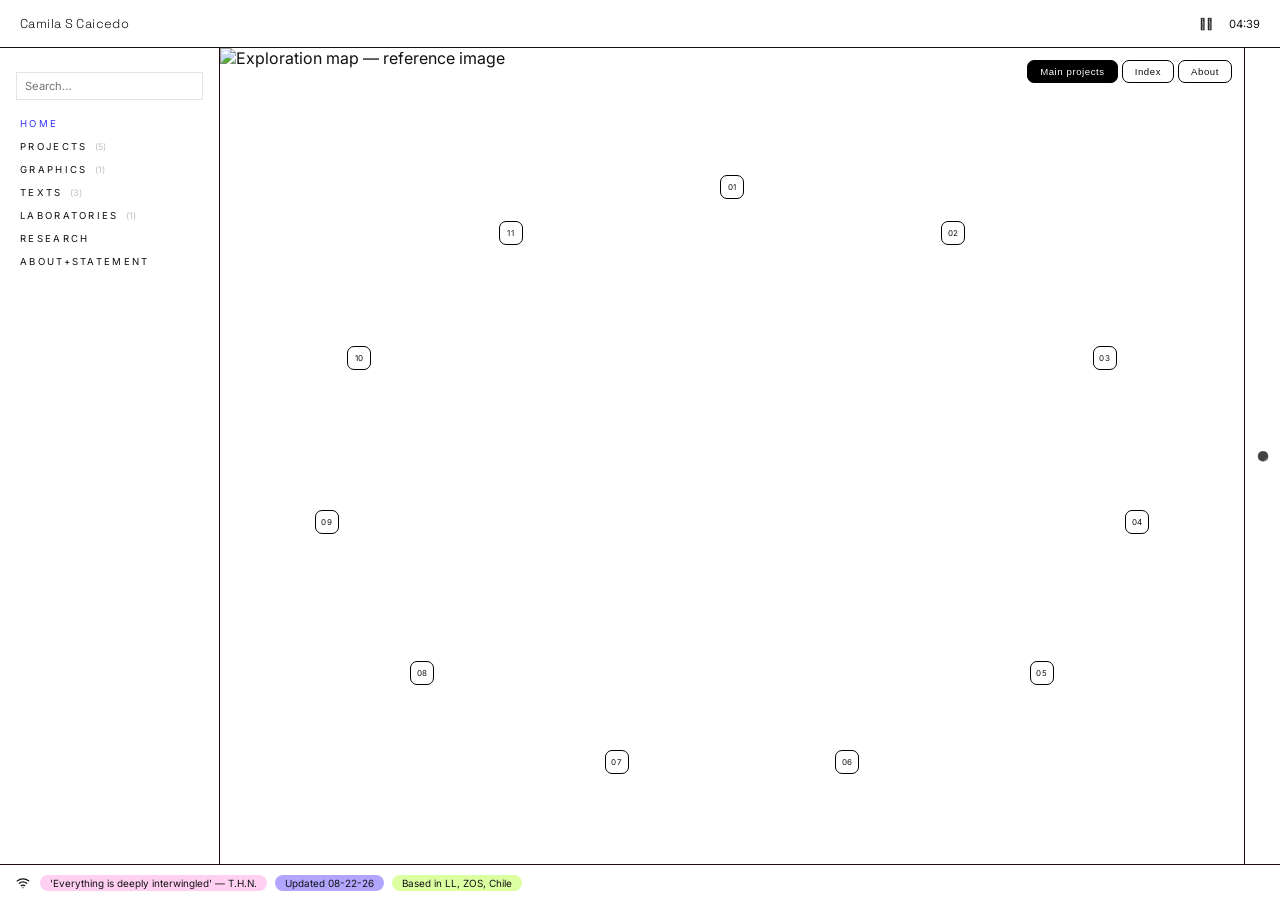
==== commit 1c464ea1: "V230826" ====
--- a/index.html
+++ b/index.html
@@ -199,14 +199,8 @@
         <p data-i18n="about_cv_link">CV under request.</p>
         </div>
         <div class="split-image">
-          <div class="image-placeholder">
-            <svg width="40" height="40" fill="none" stroke="currentColor" stroke-width="1.2" viewBox="0 0 24 24">
-              <rect x="3" y="3" width="18" height="18" rx="2"/>
-              <circle cx="8.5" cy="8.5" r="1.5"/>
-              <path d="M21 15l-5-5L5 21"/>
-            </svg>
-            <span data-i18n="portrait_label">portrait</span>
-          </div>
+        <img src="https://raw.githubusercontent.com/expanded-interface/PRTFL_ASSETS/main/Potrait.jpg" alt="Camila S Caicedo">
+
         </div>
       </div>
 
@@ -259,14 +253,7 @@
         
       </div>
       <div class="split-image">
-        <div class="image-placeholder">
-          <svg width="40" height="40" fill="none" stroke="currentColor" stroke-width="1.2" viewBox="0 0 24 24">
-            <rect x="3" y="3" width="18" height="18" rx="2"/>
-            <circle cx="8.5" cy="8.5" r="1.5"/>
-            <path d="M21 15l-5-5L5 21"/>
-          </svg>
-          <span data-i18n="portrait_label">portrait</span>
-        </div>
+        <img src="https://raw.githubusercontent.com/expanded-interface/PRTFL_ASSETS/main/Potrait.jpg" alt="Camila S Caicedo">
       </div>
     </section>
 
@@ -293,16 +280,11 @@
            el loop se ve continuo (ver @keyframes ticker en style.css). -->
       <div class="ticker-track">
         <span class="ticker-group">
-          <span class="pill" style="background:#dcdcdc">'Everything is deeply interwingled' — T.H.N.</span>
-          <span class="pill" style="background:#b1a5ff" data-i18n="footer_updated">Updated 07-28-26</span>
-          <span class="pill" style="background:#dcffa2" data-i18n="footer_location">Based in Los Lagos, CL</span>
+          <span class="pill" style="background:#ffd0f2">'Everything is deeply interwingled' — T.H.N.</span>
+          <span class="pill" style="background:#b1a5ff" data-i18n="footer_updated">Updated 08-22-26</span>
+          <span class="pill" style="background:#dcffa2" data-i18n="footer_location">Based in LL, ZOS, Chile</span>
         </span>
-        <span class="ticker-group" aria-hidden="true">
-          <span class="pill" style="background:#ffa8e9">'Everything is deeply interwingled' — T.H.N.</span>
-          <span class="pill" style="background:#b1a5ff" data-i18n="footer_updated">Updated 07-28-26</span>
-          <span class="pill" style="background:#dcffa2" data-i18n="footer_location">Based in Los Lagos, CL</span>
-        </span>
-      </div>
+       
     </div>
   </footer>
 
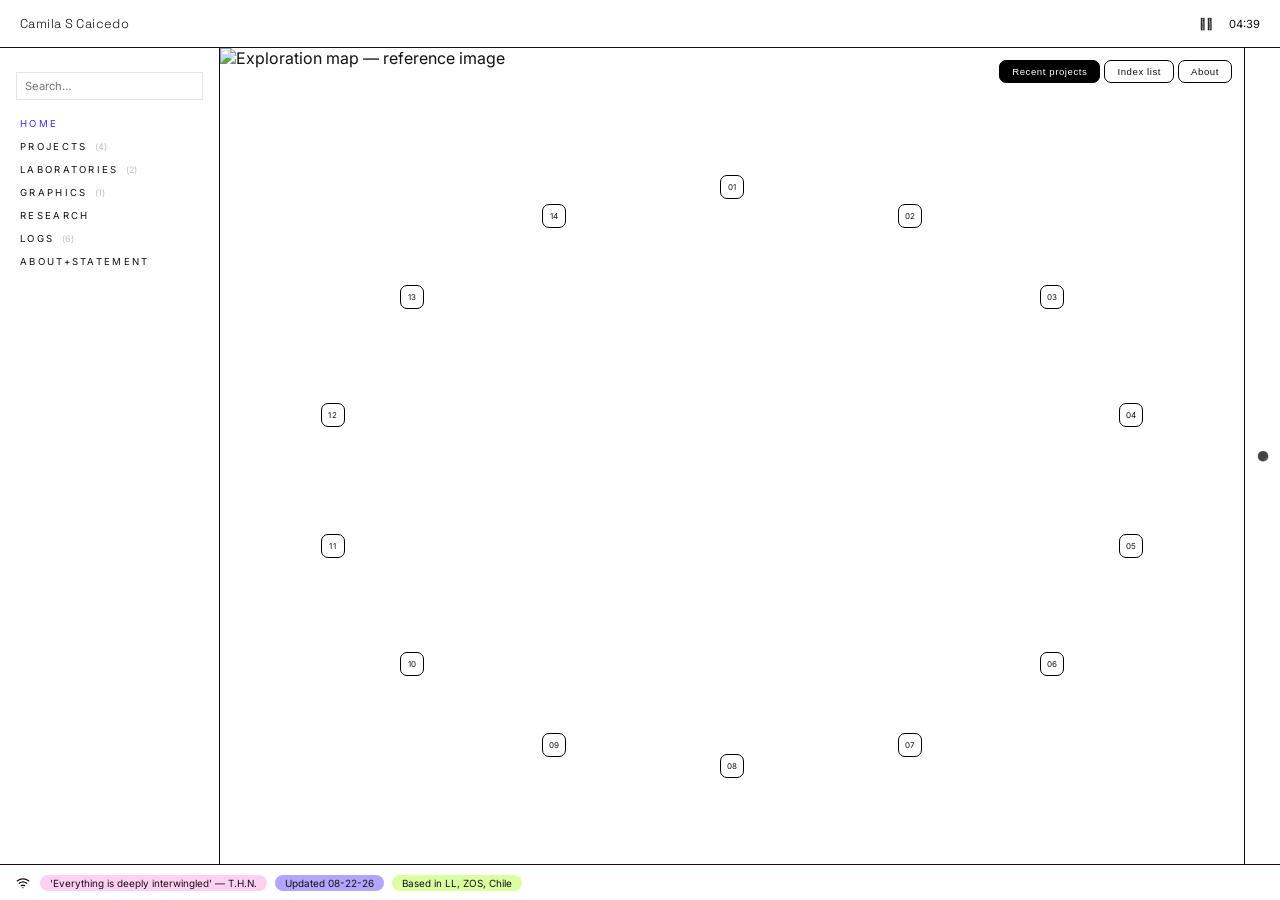
==== commit fc0a0ddb: "v21126" ====
--- a/index.html
+++ b/index.html
@@ -69,6 +69,15 @@
         </ul>
       </li>
 
+ <!-- ── WORKSHOPS ── ----------------->
+      <li class="nav-section" id="nav-workshops" data-nav-group="nav-workshops-group">
+        <span onclick="toggleGroup('nav-workshops-group')"><span data-i18n="nav_workshops">— LABORATORIES</span> <span class="nav-count" id="count-workshops"></span></span>
+        <ul class="nav-children" id="children-nav-workshops-group">
+          <!-- Los workshops se inyectan automáticamente desde main.js -->
+        </ul>
+      </li>
+
+
 
       <!-- ── GRAPHICS ── ----------------->
       <li class="nav-section" id="nav-graphics" data-nav-group="nav-graphics-group">
@@ -80,33 +89,23 @@
       </li>
 
 
+      <!-- ── RESEARCH ── ---------------->
+      <!-- Sin hijos emparentados en el nav, tal como pide el spec -->
+      <li class="nav-section" id="nav-research">
+        <a onclick="navigate('research')" data-i18n="nav_research">— RESEARCH</a>
+      </li>
+
+      
       <!-- ── TEXTS ── ----------------->
       <!-- ✏️ También "padre": ya no navega a page-texts (removida).
            Sus hijos abren en pestaña nueva (standalone: true en
            main.js), no se embeben en el portafolio. -->
       <li class="nav-section" id="nav-texts" data-nav-group="nav-texts-group">
-        <span onclick="toggleGroup('nav-texts-group')"><span data-i18n="nav_texts">— Texts</span> <span class="nav-count" id="count-texts"></span></span>
+        <span onclick="toggleGroup('nav-texts-group')"><span data-i18n="nav_texts">— LOGS</span> <span class="nav-count" id="count-texts"></span></span>
         <ul class="nav-children" id="children-nav-texts-group">
           <!-- Los textos se inyectan automáticamente desde main.js -->
         </ul>
       </li>
-
-
-      <!-- ── WORKSHOPS ── ----------------->
-      <li class="nav-section" id="nav-workshops" data-nav-group="nav-workshops-group">
-        <span onclick="toggleGroup('nav-workshops-group')"><span data-i18n="nav_workshops">— LABORATORIES</span> <span class="nav-count" id="count-workshops"></span></span>
-        <ul class="nav-children" id="children-nav-workshops-group">
-          <!-- Los workshops se inyectan automáticamente desde main.js -->
-        </ul>
-      </li>
-
-
-      <!-- ── RESEARCH ── ---------------->
-      <!-- Sin hijos emparentados en el nav, tal como pide el spec -->
-      <li class="nav-section" id="nav-research">
-        <a onclick="navigate('research')" data-i18n="nav_research">— RESEARCH</a>
-      </li>
-
 
       <!-- ── ABOUT ── ----------------->
       <!-- Sin hijos emparentados en el nav, tal como pide el spec -->
--- a/Proyectos/proyectos.css
+++ b/Proyectos/proyectos.css
@@ -315,6 +315,13 @@
   text-align: center;
   margin-top: 12px;
   letter-spacing: 0.04em;
+}
+
+.project-img-block video {
+  width: 100%;
+  height: auto;
+  display: block;
+  object-fit: cover;
 }
 
 
